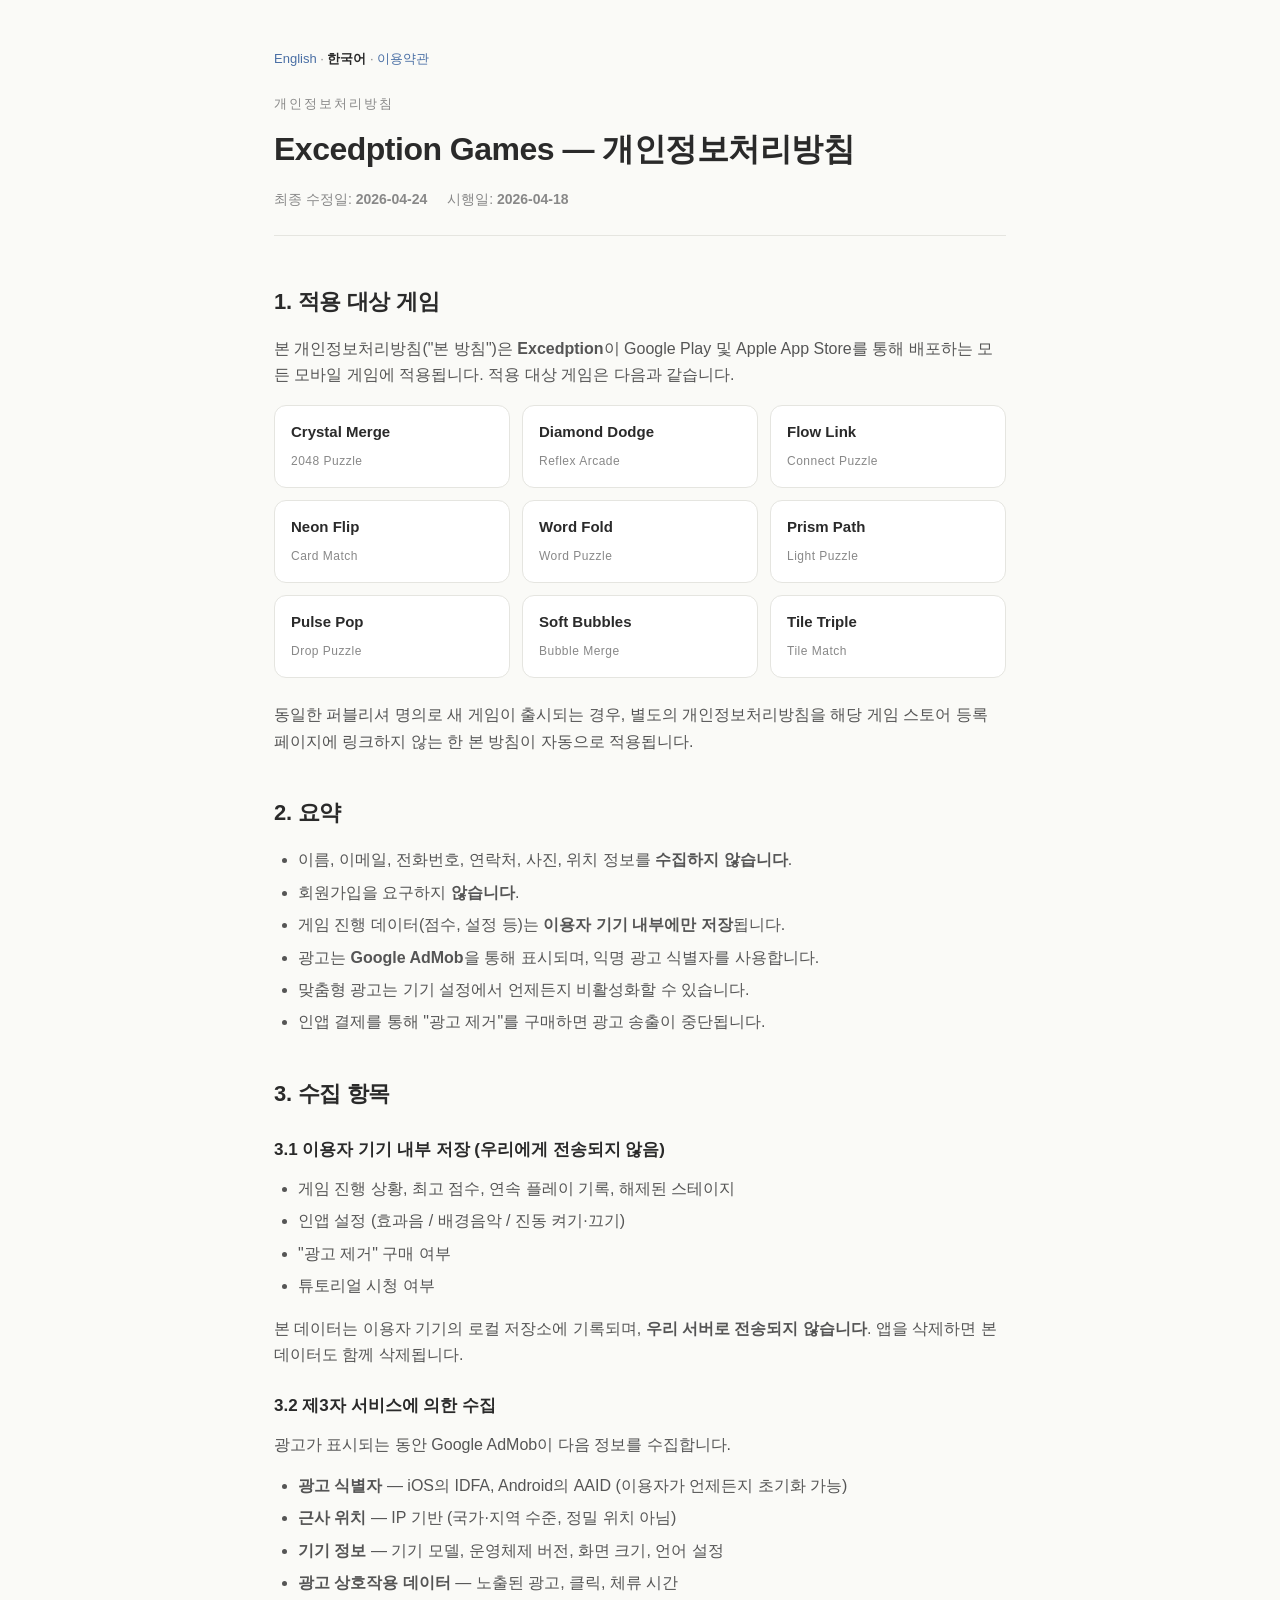
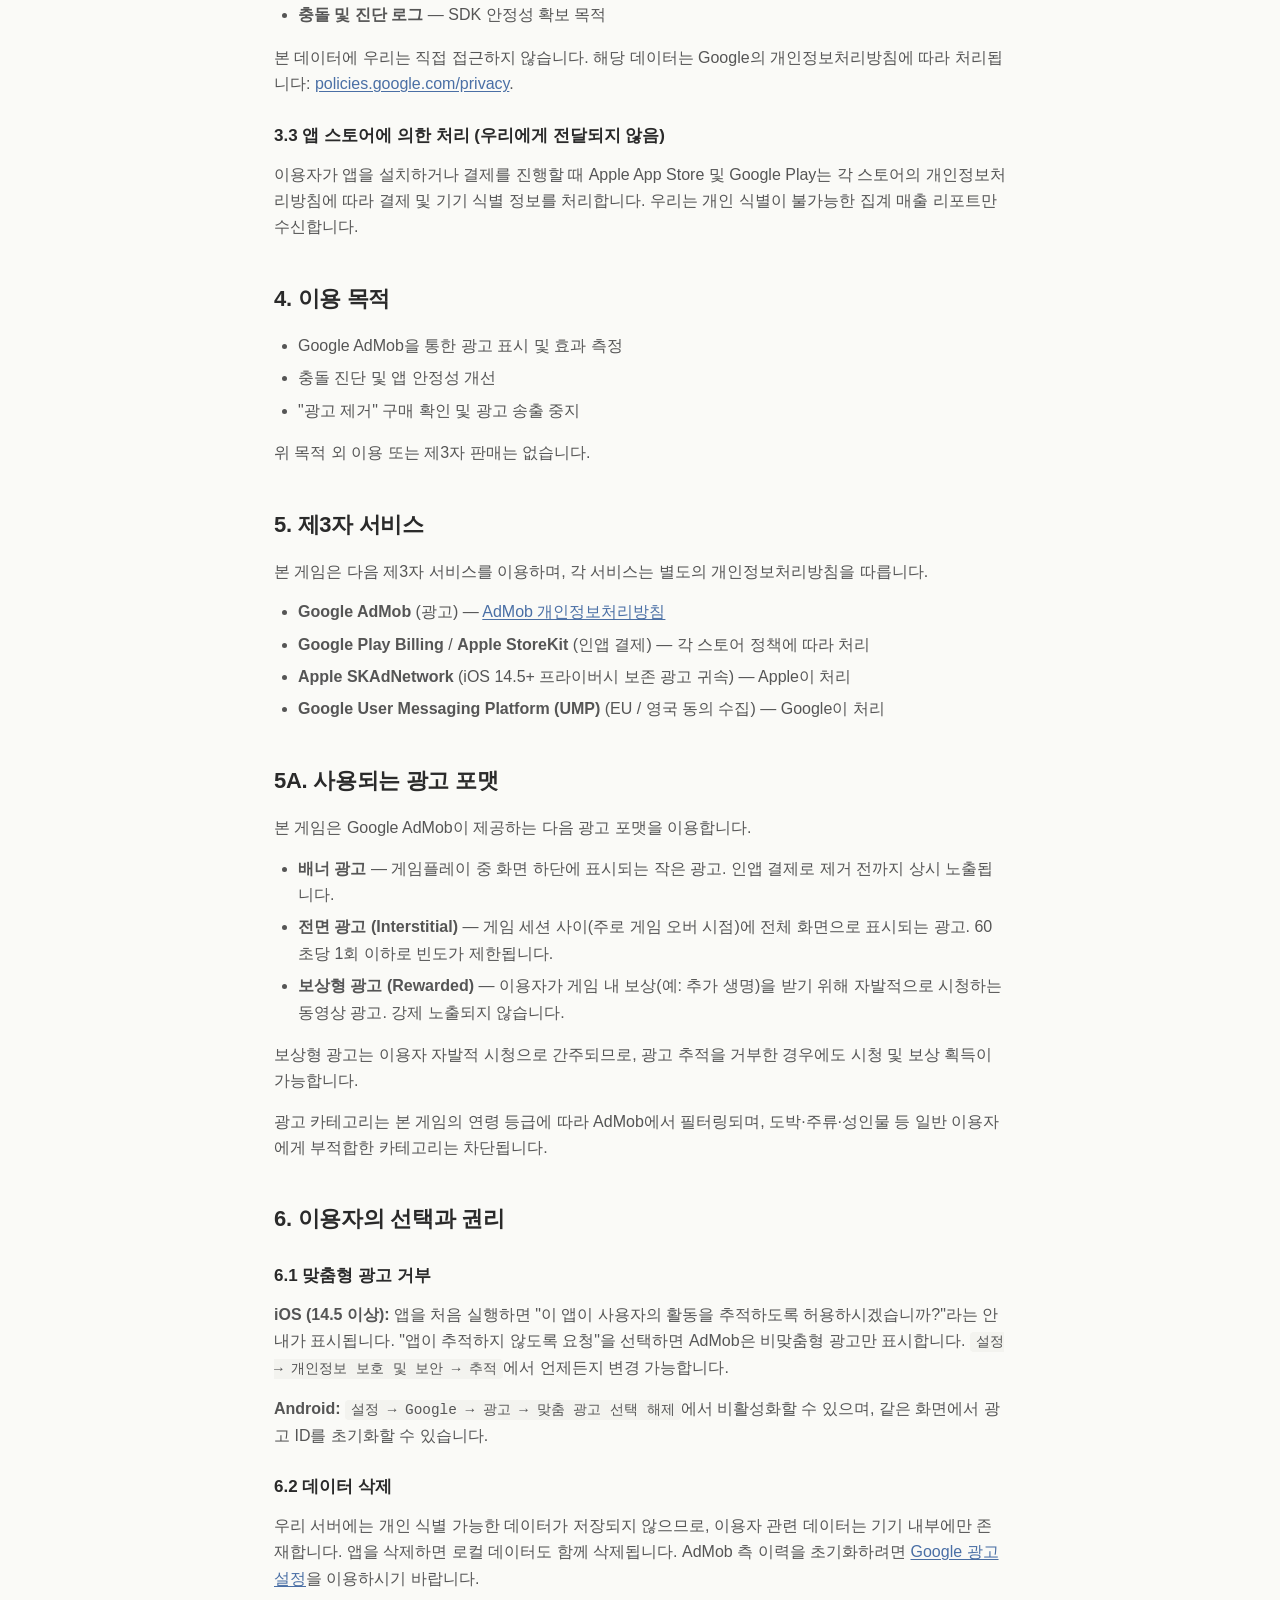
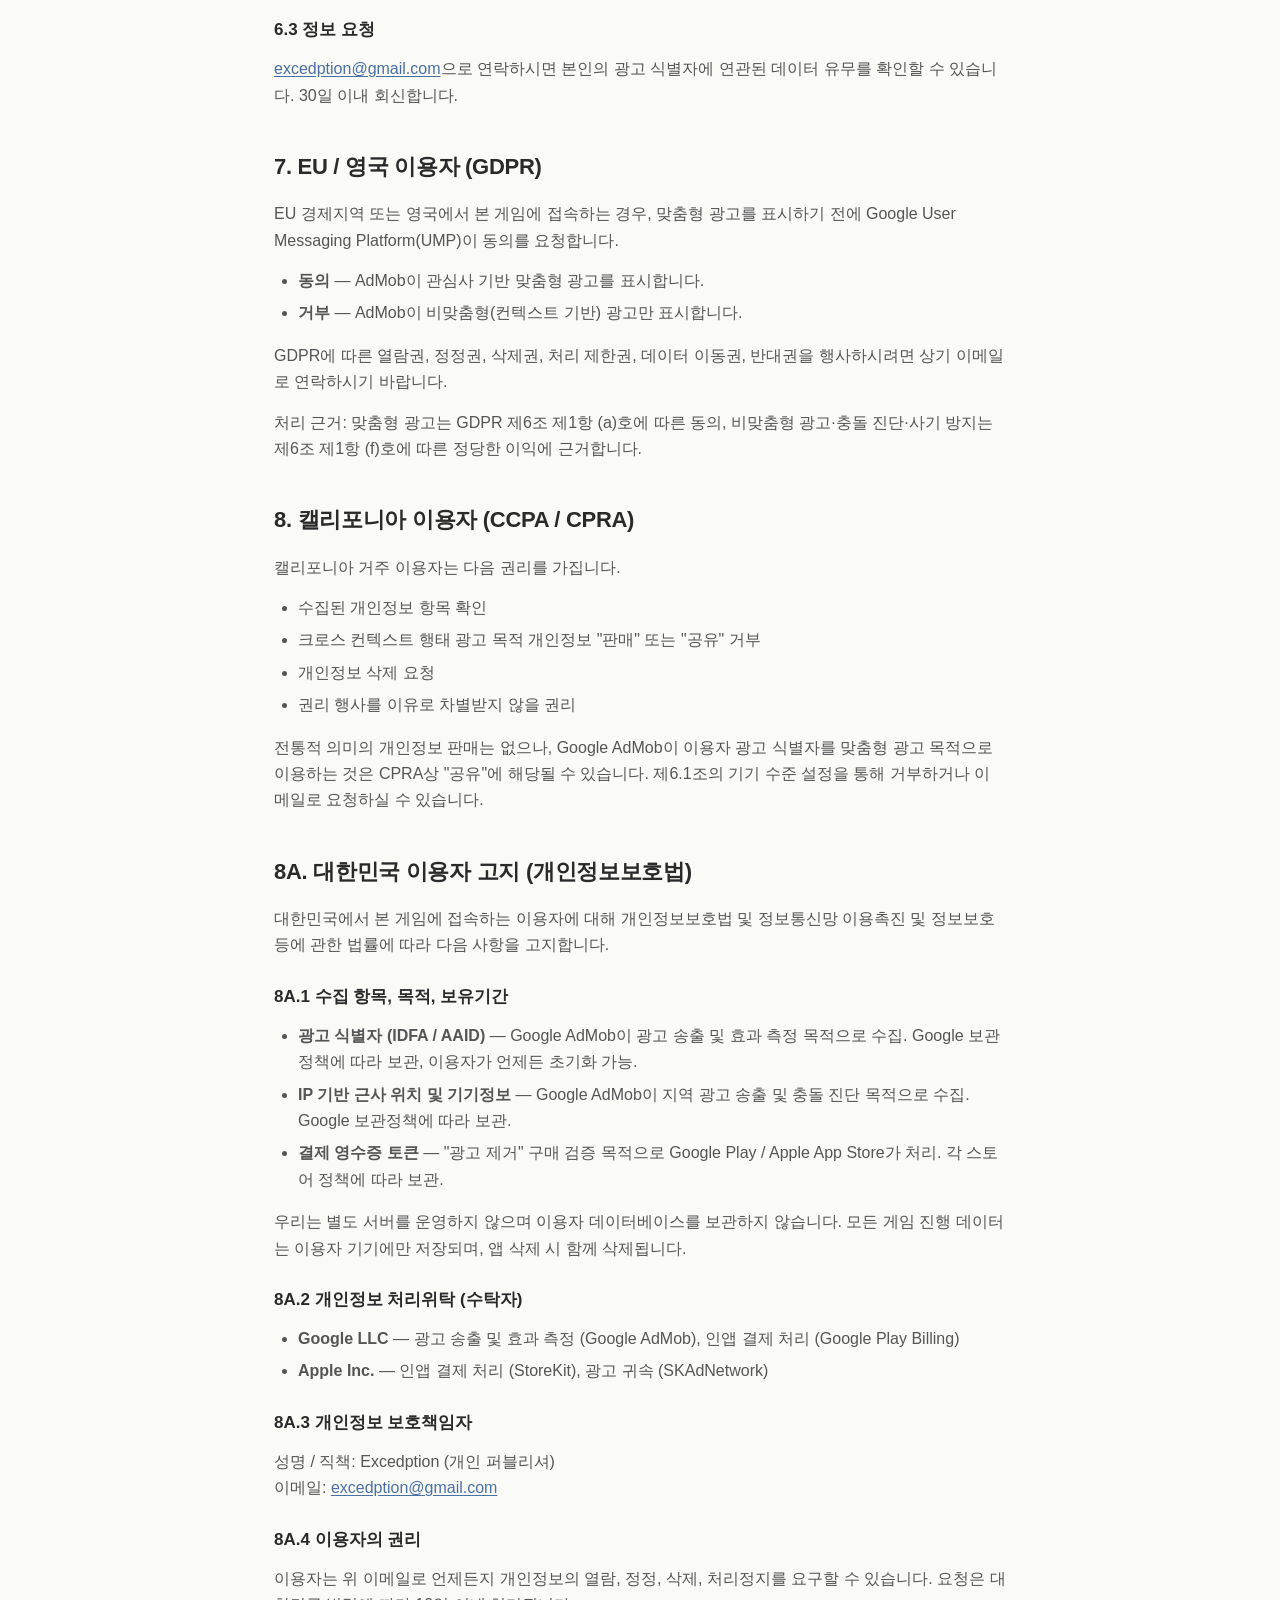
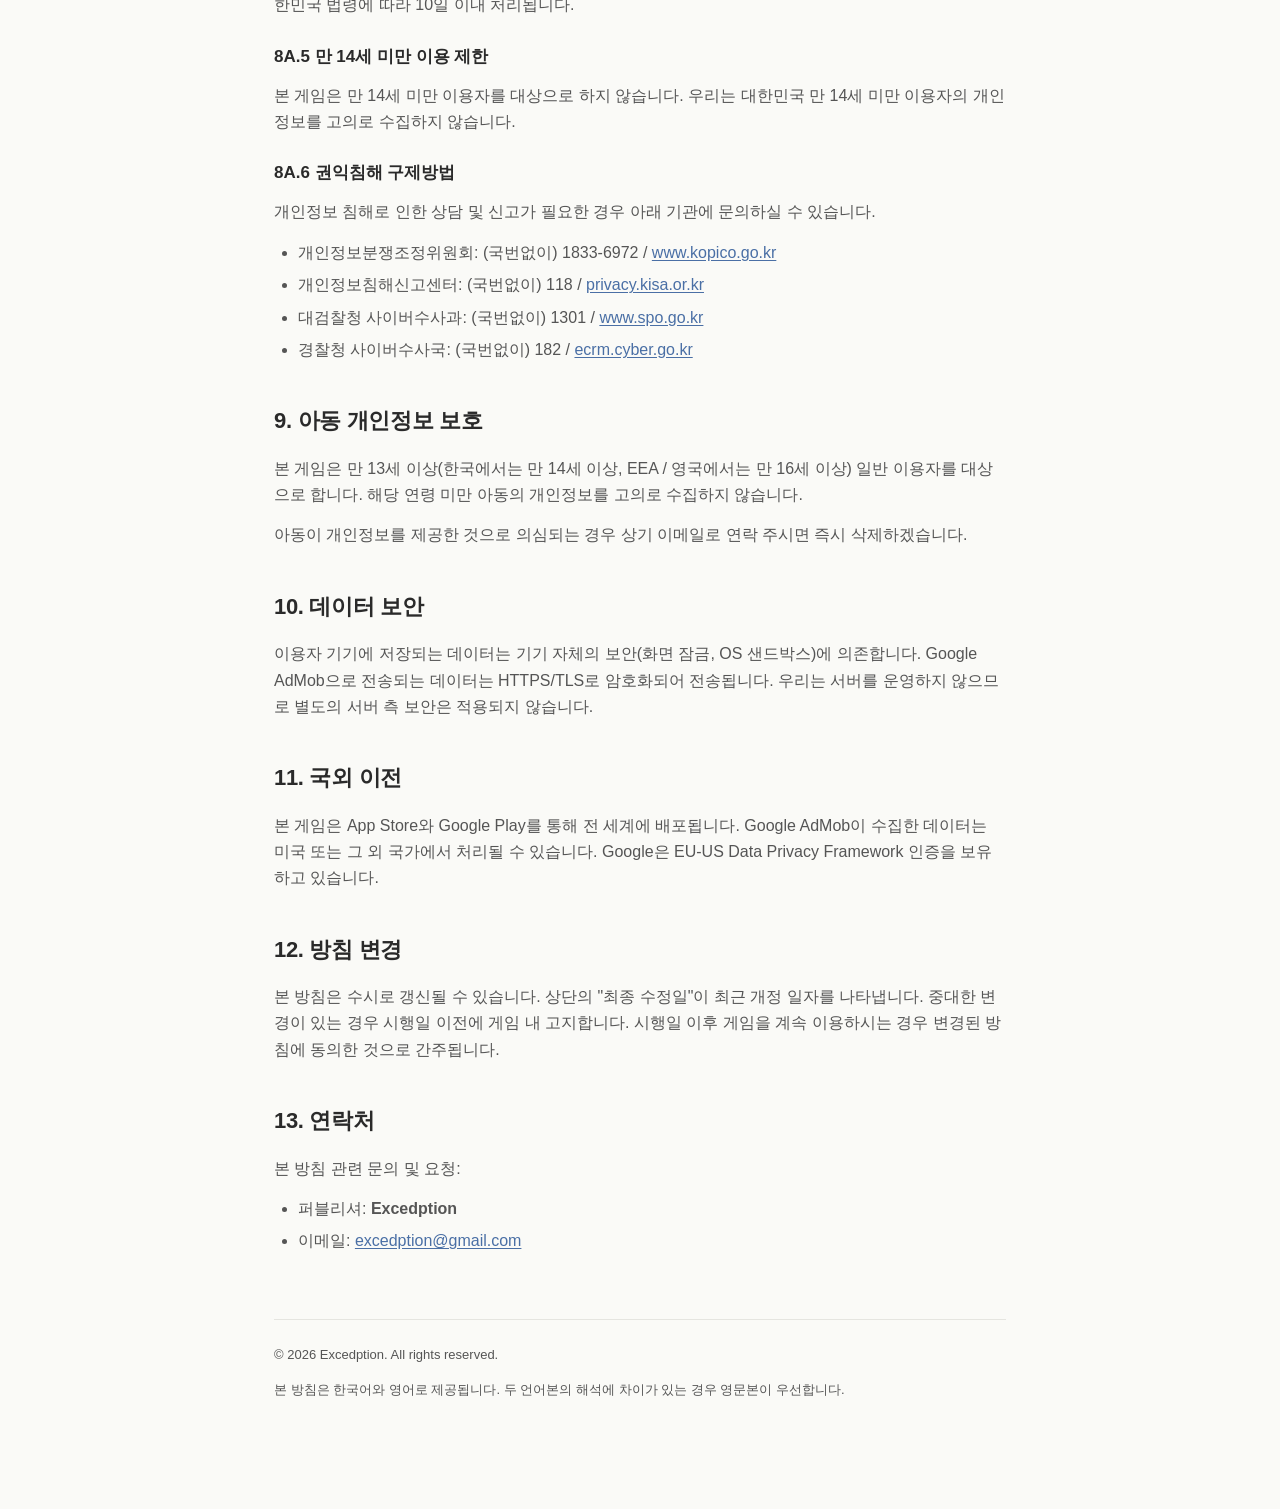
==== ko/index.html @ 98cba976 "Initial policy site — cloned from excedption/game-policies - Import policy content, terms, style, an" ====
<!DOCTYPE html>
<html lang="ko">
<head>
<meta charset="UTF-8">
<meta name="viewport" content="width=device-width, initial-scale=1.0">
<title>개인정보처리방침 — Excedption Games</title>
<meta name="description" content="Excedption이 퍼블리싱하는 모든 모바일 게임에 적용되는 개인정보처리방침.">
<link rel="stylesheet" href="../style.css">
</head>
<body>
<div class="wrap">

<header>
  <div class="lang-switch"><a href="../">English</a> · <strong>한국어</strong> · <a href="terms.html">이용약관</a></div>
  <div class="eyebrow">개인정보처리방침</div>
  <h1>Excedption Games — 개인정보처리방침</h1>
  <div class="meta">
    <span>최종 수정일: <strong id="date-last">—</strong></span>
    <span>시행일: <strong id="date-effective">—</strong></span>
  </div>
</header>

<section>
  <h2>1. 적용 대상 게임</h2>
  <p>본 개인정보처리방침("본 방침")은 <strong id="publisher-name">Excedption</strong>이 Google Play 및 Apple App Store를 통해 배포하는 모든 모바일 게임에 적용됩니다. 적용 대상 게임은 다음과 같습니다.</p>
  <div class="game-grid" id="games-grid"></div>
  <p>동일한 퍼블리셔 명의로 새 게임이 출시되는 경우, 별도의 개인정보처리방침을 해당 게임 스토어 등록 페이지에 링크하지 않는 한 본 방침이 자동으로 적용됩니다.</p>
</section>

<section>
  <h2>2. 요약</h2>
  <ul>
    <li>이름, 이메일, 전화번호, 연락처, 사진, 위치 정보를 <strong>수집하지 않습니다</strong>.</li>
    <li>회원가입을 요구하지 <strong>않습니다</strong>.</li>
    <li>게임 진행 데이터(점수, 설정 등)는 <strong>이용자 기기 내부에만 저장</strong>됩니다.</li>
    <li>광고는 <strong>Google AdMob</strong>을 통해 표시되며, 익명 광고 식별자를 사용합니다.</li>
    <li>맞춤형 광고는 기기 설정에서 언제든지 비활성화할 수 있습니다.</li>
    <li>인앱 결제를 통해 "광고 제거"를 구매하면 광고 송출이 중단됩니다.</li>
  </ul>
</section>

<section>
  <h2>3. 수집 항목</h2>

  <h3>3.1 이용자 기기 내부 저장 (우리에게 전송되지 않음)</h3>
  <ul>
    <li>게임 진행 상황, 최고 점수, 연속 플레이 기록, 해제된 스테이지</li>
    <li>인앱 설정 (효과음 / 배경음악 / 진동 켜기·끄기)</li>
    <li>"광고 제거" 구매 여부</li>
    <li>튜토리얼 시청 여부</li>
  </ul>
  <p>본 데이터는 이용자 기기의 로컬 저장소에 기록되며, <strong>우리 서버로 전송되지 않습니다</strong>. 앱을 삭제하면 본 데이터도 함께 삭제됩니다.</p>

  <h3>3.2 제3자 서비스에 의한 수집</h3>
  <p>광고가 표시되는 동안 Google AdMob이 다음 정보를 수집합니다.</p>
  <ul>
    <li><strong>광고 식별자</strong> — iOS의 IDFA, Android의 AAID (이용자가 언제든지 초기화 가능)</li>
    <li><strong>근사 위치</strong> — IP 기반 (국가·지역 수준, 정밀 위치 아님)</li>
    <li><strong>기기 정보</strong> — 기기 모델, 운영체제 버전, 화면 크기, 언어 설정</li>
    <li><strong>광고 상호작용 데이터</strong> — 노출된 광고, 클릭, 체류 시간</li>
    <li><strong>충돌 및 진단 로그</strong> — SDK 안정성 확보 목적</li>
  </ul>
  <p>본 데이터에 우리는 직접 접근하지 않습니다. 해당 데이터는 Google의 개인정보처리방침에 따라 처리됩니다: <a href="https://policies.google.com/privacy?hl=ko" target="_blank" rel="noopener">policies.google.com/privacy</a>.</p>

  <h3>3.3 앱 스토어에 의한 처리 (우리에게 전달되지 않음)</h3>
  <p>이용자가 앱을 설치하거나 결제를 진행할 때 Apple App Store 및 Google Play는 각 스토어의 개인정보처리방침에 따라 결제 및 기기 식별 정보를 처리합니다. 우리는 개인 식별이 불가능한 집계 매출 리포트만 수신합니다.</p>
</section>

<section>
  <h2>4. 이용 목적</h2>
  <ul>
    <li>Google AdMob을 통한 광고 표시 및 효과 측정</li>
    <li>충돌 진단 및 앱 안정성 개선</li>
    <li>"광고 제거" 구매 확인 및 광고 송출 중지</li>
  </ul>
  <p>위 목적 외 이용 또는 제3자 판매는 없습니다.</p>
</section>

<section>
  <h2>5. 제3자 서비스</h2>
  <p>본 게임은 다음 제3자 서비스를 이용하며, 각 서비스는 별도의 개인정보처리방침을 따릅니다.</p>
  <ul>
    <li><strong>Google AdMob</strong> (광고) — <a href="https://support.google.com/admob/answer/6128543?hl=ko" target="_blank" rel="noopener">AdMob 개인정보처리방침</a></li>
    <li><strong>Google Play Billing</strong> / <strong>Apple StoreKit</strong> (인앱 결제) — 각 스토어 정책에 따라 처리</li>
    <li><strong>Apple SKAdNetwork</strong> (iOS 14.5+ 프라이버시 보존 광고 귀속) — Apple이 처리</li>
    <li><strong>Google User Messaging Platform (UMP)</strong> (EU / 영국 동의 수집) — Google이 처리</li>
  </ul>
</section>

<section>
  <h2>5A. 사용되는 광고 포맷</h2>
  <p>본 게임은 Google AdMob이 제공하는 다음 광고 포맷을 이용합니다.</p>
  <ul>
    <li><strong>배너 광고</strong> — 게임플레이 중 화면 하단에 표시되는 작은 광고. 인앱 결제로 제거 전까지 상시 노출됩니다.</li>
    <li><strong>전면 광고 (Interstitial)</strong> — 게임 세션 사이(주로 게임 오버 시점)에 전체 화면으로 표시되는 광고. 60초당 1회 이하로 빈도가 제한됩니다.</li>
    <li><strong>보상형 광고 (Rewarded)</strong> — 이용자가 게임 내 보상(예: 추가 생명)을 받기 위해 자발적으로 시청하는 동영상 광고. 강제 노출되지 않습니다.</li>
  </ul>
  <p>보상형 광고는 이용자 자발적 시청으로 간주되므로, 광고 추적을 거부한 경우에도 시청 및 보상 획득이 가능합니다.</p>
  <p>광고 카테고리는 본 게임의 연령 등급에 따라 AdMob에서 필터링되며, 도박·주류·성인물 등 일반 이용자에게 부적합한 카테고리는 차단됩니다.</p>
</section>

<section>
  <h2>6. 이용자의 선택과 권리</h2>

  <h3>6.1 맞춤형 광고 거부</h3>
  <p><strong>iOS (14.5 이상):</strong> 앱을 처음 실행하면 "이 앱이 사용자의 활동을 추적하도록 허용하시겠습니까?"라는 안내가 표시됩니다. "앱이 추적하지 않도록 요청"을 선택하면 AdMob은 비맞춤형 광고만 표시합니다. <code>설정 → 개인정보 보호 및 보안 → 추적</code>에서 언제든지 변경 가능합니다.</p>
  <p><strong>Android:</strong> <code>설정 → Google → 광고 → 맞춤 광고 선택 해제</code>에서 비활성화할 수 있으며, 같은 화면에서 광고 ID를 초기화할 수 있습니다.</p>

  <h3>6.2 데이터 삭제</h3>
  <p>우리 서버에는 개인 식별 가능한 데이터가 저장되지 않으므로, 이용자 관련 데이터는 기기 내부에만 존재합니다. 앱을 삭제하면 로컬 데이터도 함께 삭제됩니다. AdMob 측 이력을 초기화하려면 <a href="https://adssettings.google.com" target="_blank" rel="noopener">Google 광고 설정</a>을 이용하시기 바랍니다.</p>

  <h3>6.3 정보 요청</h3>
  <p><a href="mailto:excedption@gmail.com" id="contact-link">excedption@gmail.com</a>으로 연락하시면 본인의 광고 식별자에 연관된 데이터 유무를 확인할 수 있습니다. 30일 이내 회신합니다.</p>
</section>

<section>
  <h2>7. EU / 영국 이용자 (GDPR)</h2>
  <p>EU 경제지역 또는 영국에서 본 게임에 접속하는 경우, 맞춤형 광고를 표시하기 전에 Google User Messaging Platform(UMP)이 동의를 요청합니다.</p>
  <ul>
    <li><strong>동의</strong> — AdMob이 관심사 기반 맞춤형 광고를 표시합니다.</li>
    <li><strong>거부</strong> — AdMob이 비맞춤형(컨텍스트 기반) 광고만 표시합니다.</li>
  </ul>
  <p>GDPR에 따른 열람권, 정정권, 삭제권, 처리 제한권, 데이터 이동권, 반대권을 행사하시려면 상기 이메일로 연락하시기 바랍니다.</p>
  <p>처리 근거: 맞춤형 광고는 GDPR 제6조 제1항 (a)호에 따른 동의, 비맞춤형 광고·충돌 진단·사기 방지는 제6조 제1항 (f)호에 따른 정당한 이익에 근거합니다.</p>
</section>

<section>
  <h2>8. 캘리포니아 이용자 (CCPA / CPRA)</h2>
  <p>캘리포니아 거주 이용자는 다음 권리를 가집니다.</p>
  <ul>
    <li>수집된 개인정보 항목 확인</li>
    <li>크로스 컨텍스트 행태 광고 목적 개인정보 "판매" 또는 "공유" 거부</li>
    <li>개인정보 삭제 요청</li>
    <li>권리 행사를 이유로 차별받지 않을 권리</li>
  </ul>
  <p>전통적 의미의 개인정보 판매는 없으나, Google AdMob이 이용자 광고 식별자를 맞춤형 광고 목적으로 이용하는 것은 CPRA상 "공유"에 해당될 수 있습니다. 제6.1조의 기기 수준 설정을 통해 거부하거나 이메일로 요청하실 수 있습니다.</p>
</section>

<section>
  <h2>8A. 대한민국 이용자 고지 (개인정보보호법)</h2>
  <p>대한민국에서 본 게임에 접속하는 이용자에 대해 개인정보보호법 및 정보통신망 이용촉진 및 정보보호 등에 관한 법률에 따라 다음 사항을 고지합니다.</p>

  <h3>8A.1 수집 항목, 목적, 보유기간</h3>
  <ul>
    <li><strong>광고 식별자 (IDFA / AAID)</strong> — Google AdMob이 광고 송출 및 효과 측정 목적으로 수집. Google 보관정책에 따라 보관, 이용자가 언제든 초기화 가능.</li>
    <li><strong>IP 기반 근사 위치 및 기기정보</strong> — Google AdMob이 지역 광고 송출 및 충돌 진단 목적으로 수집. Google 보관정책에 따라 보관.</li>
    <li><strong>결제 영수증 토큰</strong> — "광고 제거" 구매 검증 목적으로 Google Play / Apple App Store가 처리. 각 스토어 정책에 따라 보관.</li>
  </ul>
  <p>우리는 별도 서버를 운영하지 않으며 이용자 데이터베이스를 보관하지 않습니다. 모든 게임 진행 데이터는 이용자 기기에만 저장되며, 앱 삭제 시 함께 삭제됩니다.</p>

  <h3>8A.2 개인정보 처리위탁 (수탁자)</h3>
  <ul>
    <li><strong>Google LLC</strong> — 광고 송출 및 효과 측정 (Google AdMob), 인앱 결제 처리 (Google Play Billing)</li>
    <li><strong>Apple Inc.</strong> — 인앱 결제 처리 (StoreKit), 광고 귀속 (SKAdNetwork)</li>
  </ul>

  <h3>8A.3 개인정보 보호책임자</h3>
  <p>성명 / 직책: Excedption (개인 퍼블리셔)<br>
  이메일: <a href="mailto:excedption@gmail.com">excedption@gmail.com</a></p>

  <h3>8A.4 이용자의 권리</h3>
  <p>이용자는 위 이메일로 언제든지 개인정보의 열람, 정정, 삭제, 처리정지를 요구할 수 있습니다. 요청은 대한민국 법령에 따라 10일 이내 처리됩니다.</p>

  <h3>8A.5 만 14세 미만 이용 제한</h3>
  <p>본 게임은 만 14세 미만 이용자를 대상으로 하지 않습니다. 우리는 대한민국 만 14세 미만 이용자의 개인정보를 고의로 수집하지 않습니다.</p>

  <h3>8A.6 권익침해 구제방법</h3>
  <p>개인정보 침해로 인한 상담 및 신고가 필요한 경우 아래 기관에 문의하실 수 있습니다.</p>
  <ul>
    <li>개인정보분쟁조정위원회: (국번없이) 1833-6972 / <a href="https://www.kopico.go.kr" target="_blank" rel="noopener">www.kopico.go.kr</a></li>
    <li>개인정보침해신고센터: (국번없이) 118 / <a href="https://privacy.kisa.or.kr" target="_blank" rel="noopener">privacy.kisa.or.kr</a></li>
    <li>대검찰청 사이버수사과: (국번없이) 1301 / <a href="https://www.spo.go.kr" target="_blank" rel="noopener">www.spo.go.kr</a></li>
    <li>경찰청 사이버수사국: (국번없이) 182 / <a href="https://ecrm.cyber.go.kr" target="_blank" rel="noopener">ecrm.cyber.go.kr</a></li>
  </ul>
</section>

<section>
  <h2>9. 아동 개인정보 보호</h2>
  <p>본 게임은 만 13세 이상(한국에서는 만 14세 이상, EEA / 영국에서는 만 16세 이상) 일반 이용자를 대상으로 합니다. 해당 연령 미만 아동의 개인정보를 고의로 수집하지 않습니다.</p>
  <p>아동이 개인정보를 제공한 것으로 의심되는 경우 상기 이메일로 연락 주시면 즉시 삭제하겠습니다.</p>
</section>

<section>
  <h2>10. 데이터 보안</h2>
  <p>이용자 기기에 저장되는 데이터는 기기 자체의 보안(화면 잠금, OS 샌드박스)에 의존합니다. Google AdMob으로 전송되는 데이터는 HTTPS/TLS로 암호화되어 전송됩니다. 우리는 서버를 운영하지 않으므로 별도의 서버 측 보안은 적용되지 않습니다.</p>
</section>

<section>
  <h2>11. 국외 이전</h2>
  <p>본 게임은 App Store와 Google Play를 통해 전 세계에 배포됩니다. Google AdMob이 수집한 데이터는 미국 또는 그 외 국가에서 처리될 수 있습니다. Google은 EU-US Data Privacy Framework 인증을 보유하고 있습니다.</p>
</section>

<section>
  <h2>12. 방침 변경</h2>
  <p>본 방침은 수시로 갱신될 수 있습니다. 상단의 "최종 수정일"이 최근 개정 일자를 나타냅니다. 중대한 변경이 있는 경우 시행일 이전에 게임 내 고지합니다. 시행일 이후 게임을 계속 이용하시는 경우 변경된 방침에 동의한 것으로 간주됩니다.</p>
</section>

<section>
  <h2>13. 연락처</h2>
  <p>본 방침 관련 문의 및 요청:</p>
  <ul>
    <li>퍼블리셔: <strong id="publisher-footer">Excedption</strong></li>
    <li>이메일: <a href="mailto:excedption@gmail.com">excedption@gmail.com</a></li>
  </ul>
</section>

<footer>
  <p>© <span id="year">2026</span> <span id="publisher-copy">Excedption</span>. All rights reserved.</p>
  <p>본 방침은 한국어와 영어로 제공됩니다. 두 언어본의 해석에 차이가 있는 경우 영문본이 우선합니다.</p>
</footer>

</div>

<script>
fetch('../games.json')
  .then(r => r.json())
  .then(data => {
    document.getElementById('date-last').textContent = data.lastUpdated;
    document.getElementById('date-effective').textContent = data.effectiveDate;
    document.getElementById('publisher-name').textContent = data.publisher;
    document.getElementById('publisher-footer').textContent = data.publisher;
    document.getElementById('publisher-copy').textContent = data.publisher;
    document.getElementById('contact-link').textContent = data.contactEmail;
    document.getElementById('contact-link').href = 'mailto:' + data.contactEmail;
    document.getElementById('year').textContent = new Date(data.effectiveDate).getFullYear();

    const grid = document.getElementById('games-grid');
    data.games.forEach(g => {
      const card = document.createElement('div');
      card.className = 'game-card';
      card.innerHTML = '<span class="g-name">' + g.name + '</span><span class="g-tag">' + g.tagline + '</span>';
      grid.appendChild(card);
    });
  })
  .catch(err => {
    document.getElementById('games-grid').innerHTML = '<p style="color:#b00">games.json 로드 실패. 새로고침해주세요.</p>';
    console.error(err);
  });
</script>

</body>
</html>
---- style.css ----
* { margin: 0; padding: 0; box-sizing: border-box; }

:root {
  --bg: #fafaf7;
  --bg-card: #ffffff;
  --text: #2a2a2a;
  --text-soft: #555;
  --text-muted: #888;
  --accent: #4a6fa5;
  --border: #e5e5e0;
  --code-bg: #f3f3ef;
}

html, body {
  background: var(--bg);
  color: var(--text);
  font-family: -apple-system, BlinkMacSystemFont, "Segoe UI", Roboto, Helvetica, Arial, sans-serif;
  font-size: 16px;
  line-height: 1.65;
  -webkit-font-smoothing: antialiased;
}

.wrap {
  max-width: 780px;
  margin: 0 auto;
  padding: 48px 24px 96px;
}

header {
  margin-bottom: 48px;
  padding-bottom: 24px;
  border-bottom: 1px solid var(--border);
}

.lang-switch {
  font-size: 13px;
  color: var(--text-muted);
  margin-bottom: 24px;
}
.lang-switch a { color: var(--accent); text-decoration: none; }
.lang-switch a:hover { text-decoration: underline; }
.lang-switch strong { color: var(--text); }

header .eyebrow {
  font-size: 13px;
  letter-spacing: 2px;
  text-transform: uppercase;
  color: var(--text-muted);
  margin-bottom: 8px;
}

header h1 {
  font-size: 32px;
  font-weight: 700;
  letter-spacing: -0.5px;
  margin-bottom: 12px;
}

header .meta {
  font-size: 14px;
  color: var(--text-muted);
}

header .meta span + span { margin-left: 16px; }

nav.games-nav {
  display: flex;
  flex-wrap: wrap;
  gap: 8px;
  margin: 24px 0 32px;
}

nav.games-nav a {
  display: inline-block;
  padding: 6px 12px;
  border-radius: 999px;
  background: var(--bg-card);
  border: 1px solid var(--border);
  color: var(--text-soft);
  text-decoration: none;
  font-size: 13px;
}

nav.games-nav a:hover { border-color: var(--accent); color: var(--accent); }

h2 {
  font-size: 22px;
  font-weight: 700;
  margin: 40px 0 16px;
  letter-spacing: -0.3px;
}

h3 {
  font-size: 17px;
  font-weight: 600;
  margin: 24px 0 12px;
  color: var(--text);
}

p { margin-bottom: 14px; color: var(--text-soft); }

ul, ol { margin: 8px 0 16px 24px; color: var(--text-soft); }
li { margin-bottom: 6px; }

a { color: var(--accent); text-decoration: underline; text-underline-offset: 2px; }
a:hover { text-decoration-thickness: 2px; }

code {
  background: var(--code-bg);
  padding: 2px 6px;
  border-radius: 4px;
  font-size: 0.9em;
  font-family: "SF Mono", Menlo, Consolas, monospace;
}

.game-grid {
  display: grid;
  grid-template-columns: repeat(auto-fill, minmax(180px, 1fr));
  gap: 12px;
  margin: 16px 0 24px;
}

.game-card {
  padding: 14px 16px;
  background: var(--bg-card);
  border: 1px solid var(--border);
  border-radius: 12px;
}

.game-card .g-name {
  font-weight: 600;
  font-size: 15px;
  color: var(--text);
  display: block;
  margin-bottom: 2px;
}

.game-card .g-tag {
  font-size: 12px;
  color: var(--text-muted);
  letter-spacing: 0.5px;
}

footer {
  margin-top: 64px;
  padding-top: 24px;
  border-top: 1px solid var(--border);
  font-size: 13px;
  color: var(--text-muted);
}

footer a { color: var(--text-soft); }

@media (max-width: 600px) {
  .wrap { padding: 32px 18px 64px; }
  header h1 { font-size: 26px; }
  h2 { font-size: 20px; }
}
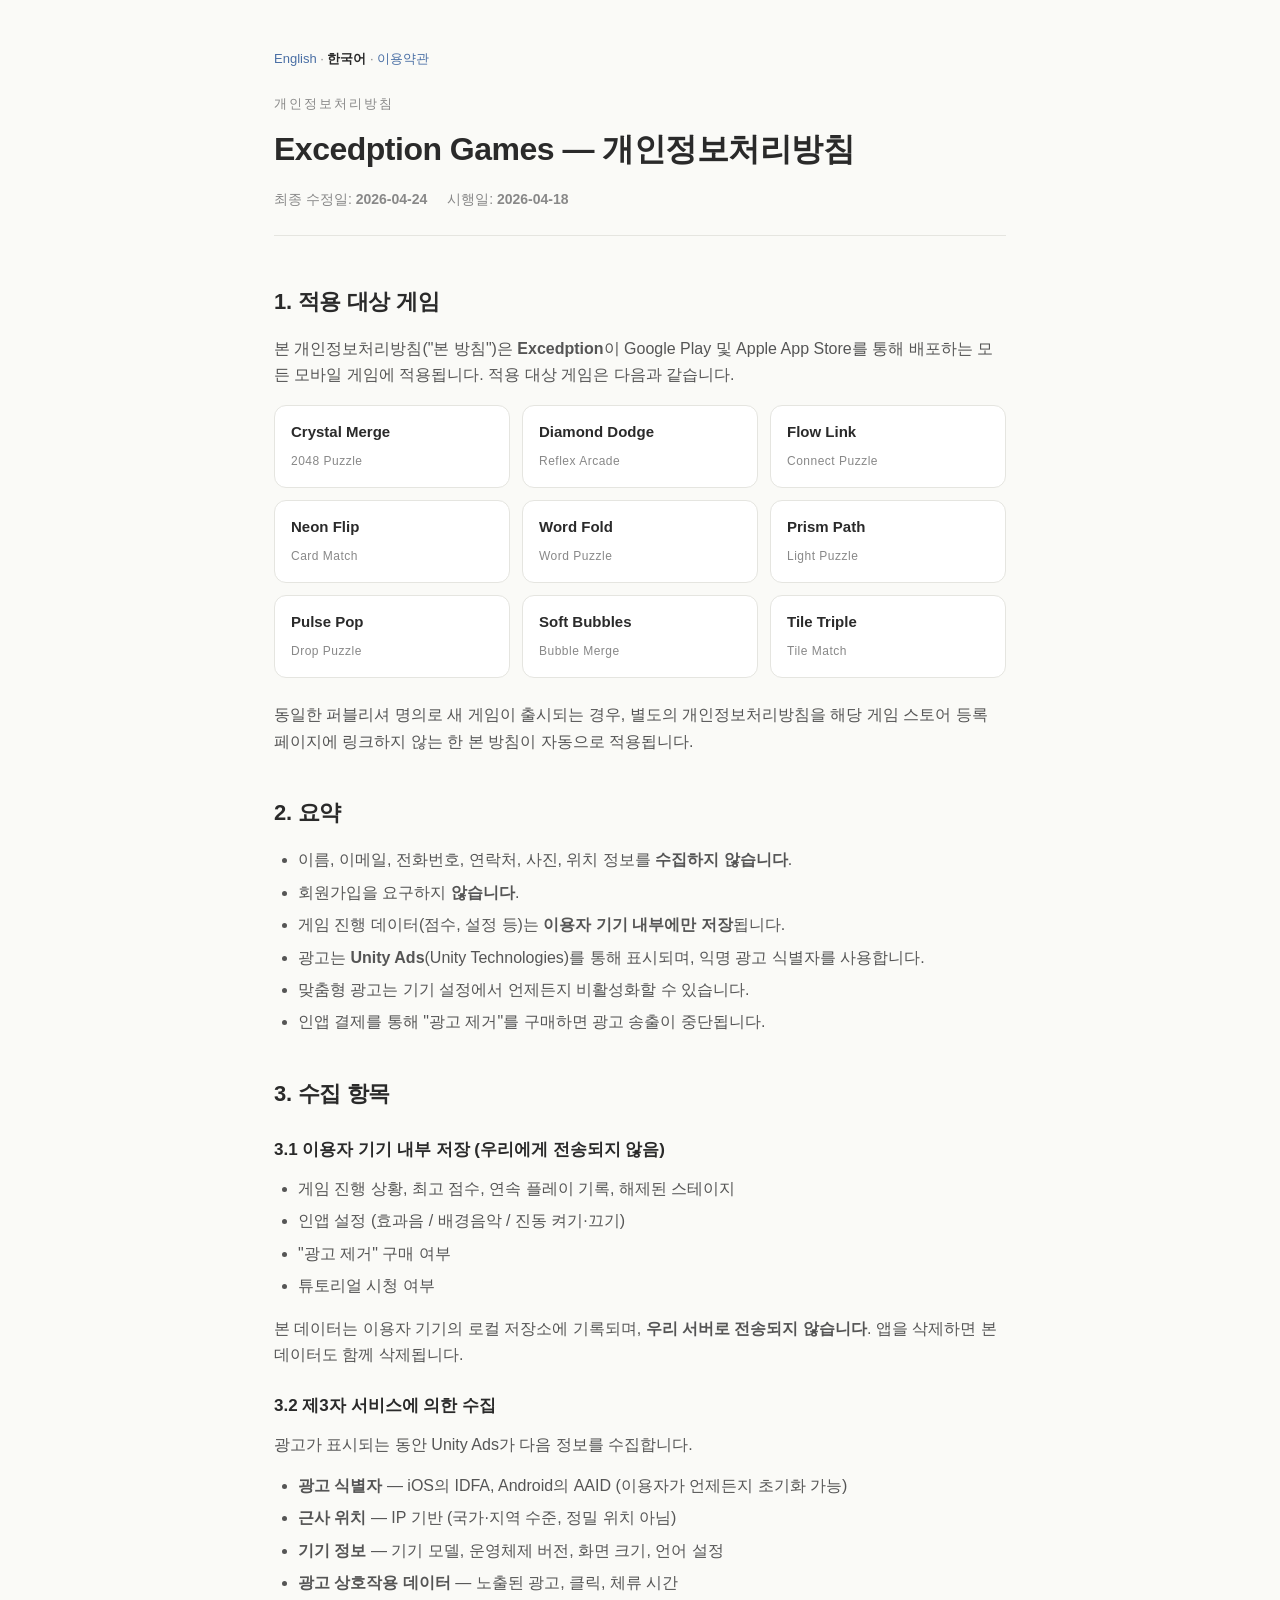
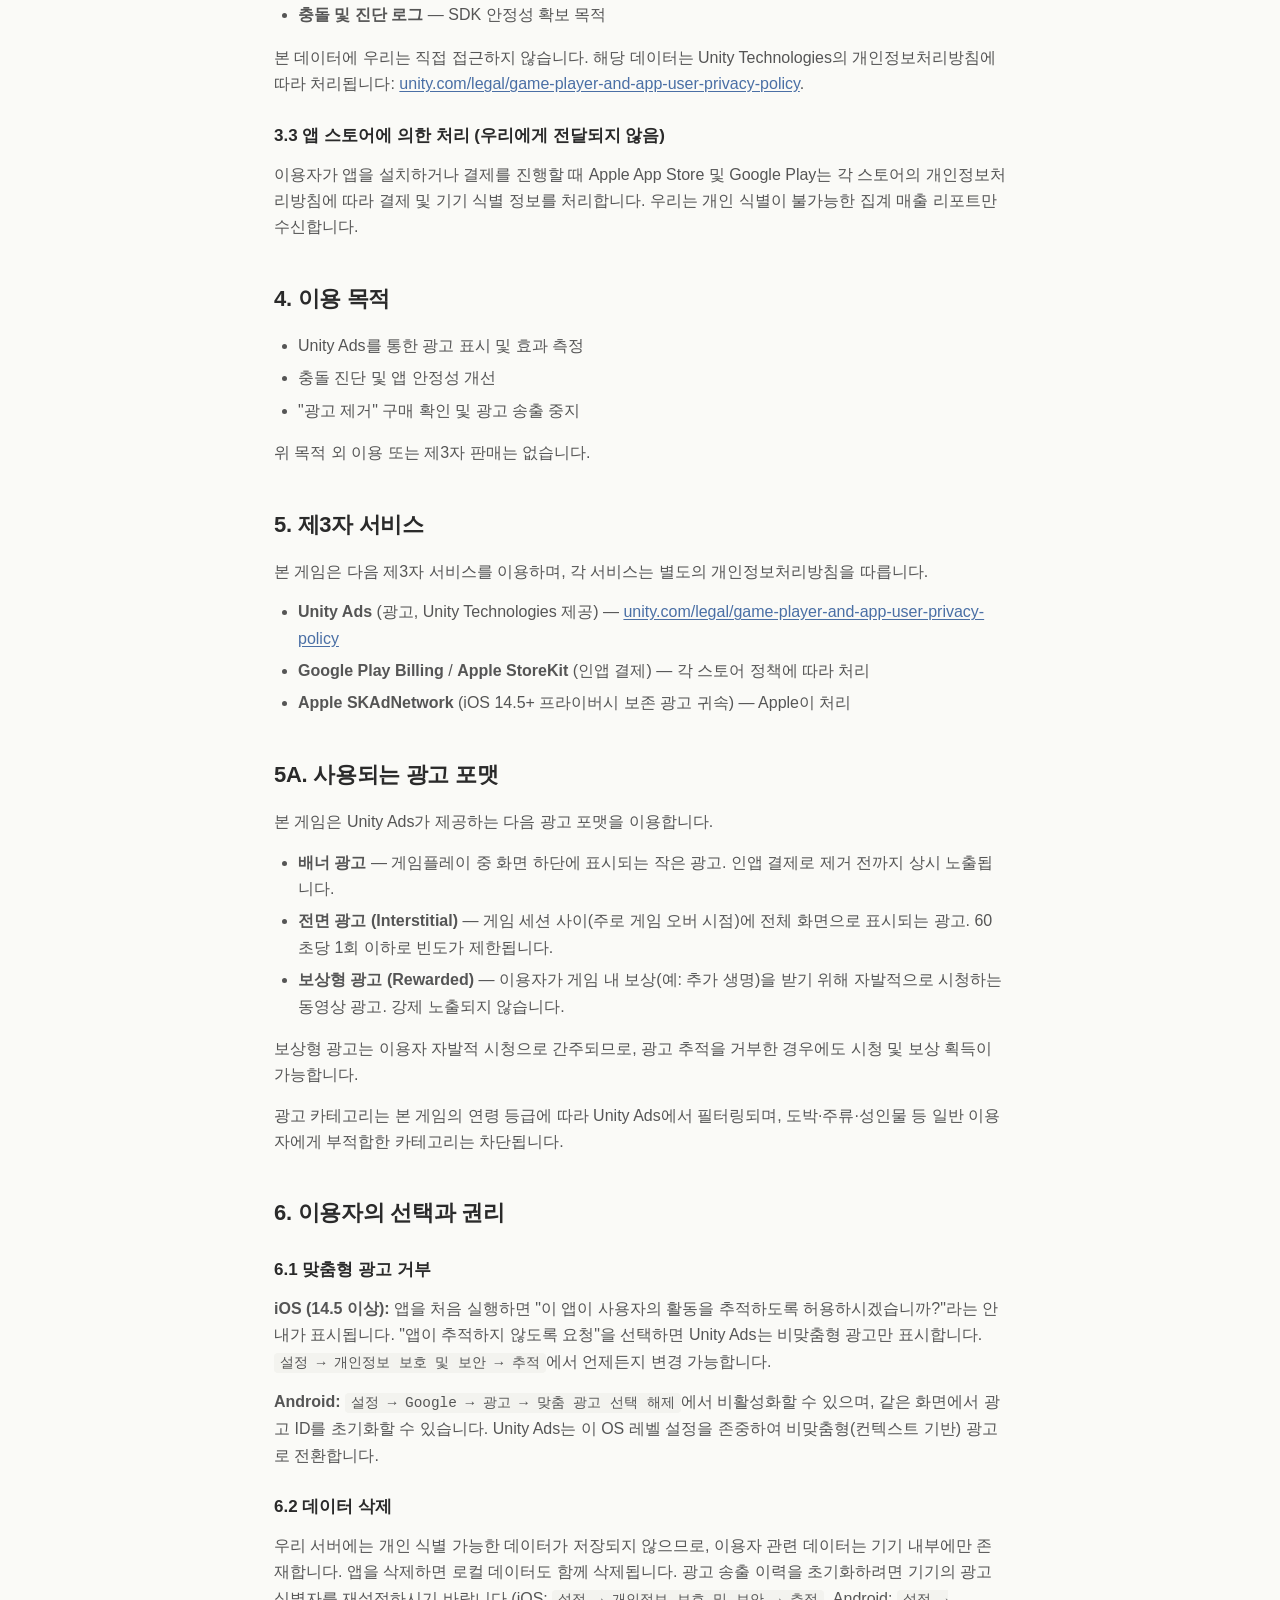
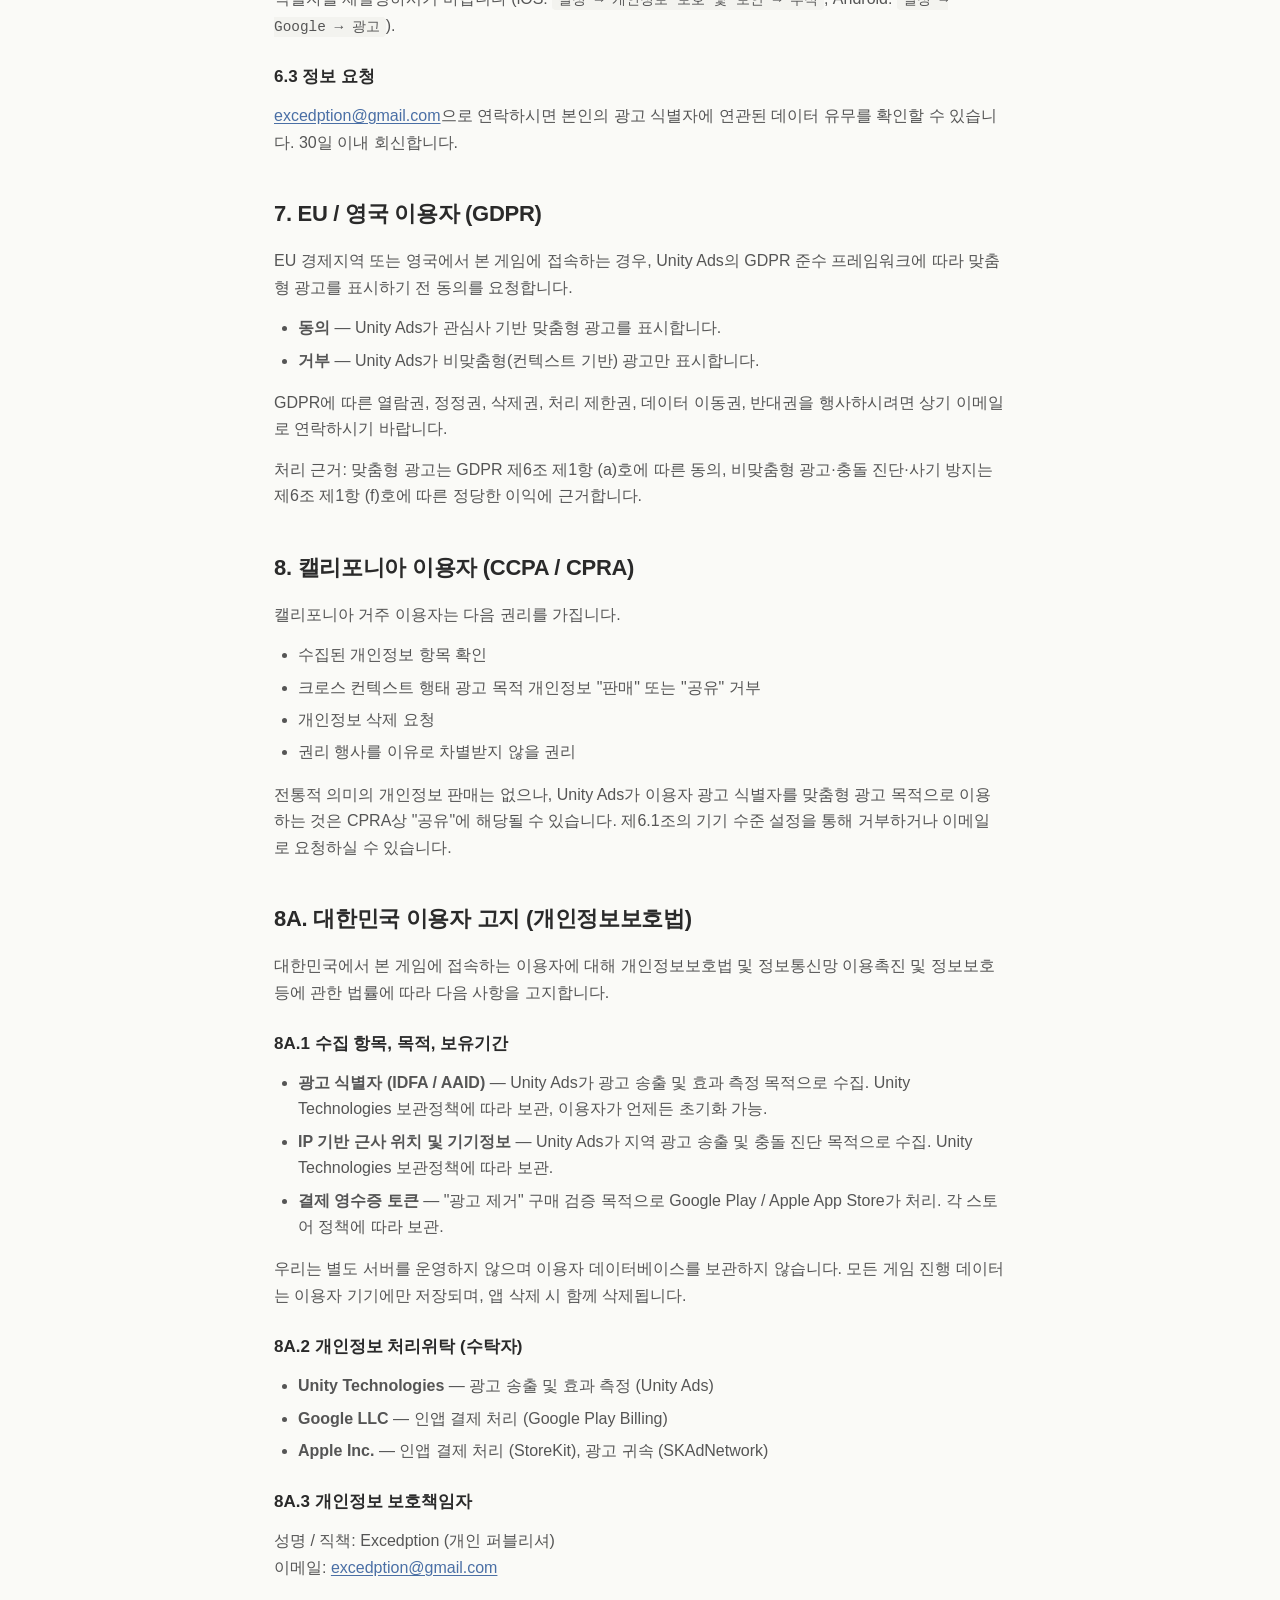
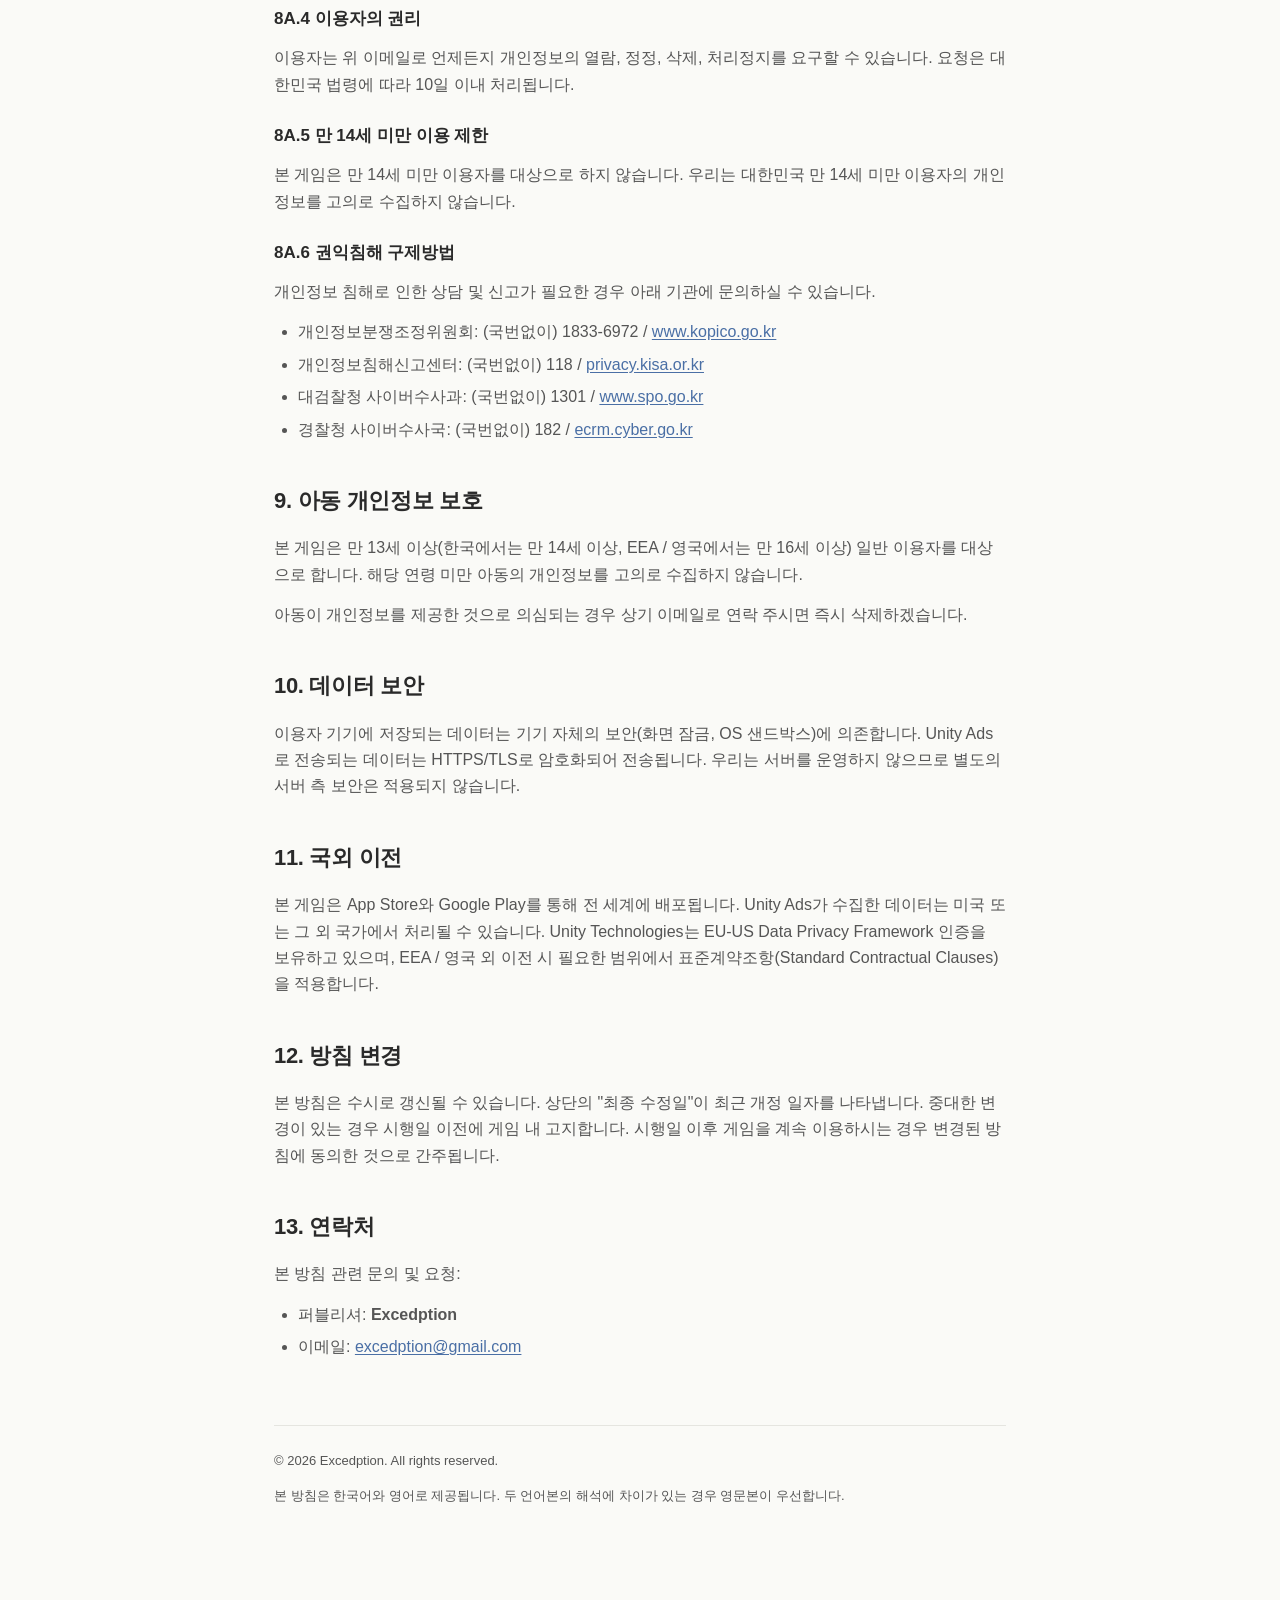
==== commit 42f2ec9b: "Switch ad SDK references from Google AdMob to Unity Ads - Update Section 2 summary, Section 3.2 data" ====
--- a/ko/index.html
+++ b/ko/index.html
@@ -33,7 +33,7 @@
     <li>이름, 이메일, 전화번호, 연락처, 사진, 위치 정보를 <strong>수집하지 않습니다</strong>.</li>
     <li>회원가입을 요구하지 <strong>않습니다</strong>.</li>
     <li>게임 진행 데이터(점수, 설정 등)는 <strong>이용자 기기 내부에만 저장</strong>됩니다.</li>
-    <li>광고는 <strong>Google AdMob</strong>을 통해 표시되며, 익명 광고 식별자를 사용합니다.</li>
+    <li>광고는 <strong>Unity Ads</strong>(Unity Technologies)를 통해 표시되며, 익명 광고 식별자를 사용합니다.</li>
     <li>맞춤형 광고는 기기 설정에서 언제든지 비활성화할 수 있습니다.</li>
     <li>인앱 결제를 통해 "광고 제거"를 구매하면 광고 송출이 중단됩니다.</li>
   </ul>
@@ -52,7 +52,7 @@
   <p>본 데이터는 이용자 기기의 로컬 저장소에 기록되며, <strong>우리 서버로 전송되지 않습니다</strong>. 앱을 삭제하면 본 데이터도 함께 삭제됩니다.</p>
 
   <h3>3.2 제3자 서비스에 의한 수집</h3>
-  <p>광고가 표시되는 동안 Google AdMob이 다음 정보를 수집합니다.</p>
+  <p>광고가 표시되는 동안 Unity Ads가 다음 정보를 수집합니다.</p>
   <ul>
     <li><strong>광고 식별자</strong> — iOS의 IDFA, Android의 AAID (이용자가 언제든지 초기화 가능)</li>
     <li><strong>근사 위치</strong> — IP 기반 (국가·지역 수준, 정밀 위치 아님)</li>
@@ -60,7 +60,7 @@
     <li><strong>광고 상호작용 데이터</strong> — 노출된 광고, 클릭, 체류 시간</li>
     <li><strong>충돌 및 진단 로그</strong> — SDK 안정성 확보 목적</li>
   </ul>
-  <p>본 데이터에 우리는 직접 접근하지 않습니다. 해당 데이터는 Google의 개인정보처리방침에 따라 처리됩니다: <a href="https://policies.google.com/privacy?hl=ko" target="_blank" rel="noopener">policies.google.com/privacy</a>.</p>
+  <p>본 데이터에 우리는 직접 접근하지 않습니다. 해당 데이터는 Unity Technologies의 개인정보처리방침에 따라 처리됩니다: <a href="https://unity.com/legal/game-player-and-app-user-privacy-policy" target="_blank" rel="noopener">unity.com/legal/game-player-and-app-user-privacy-policy</a>.</p>
 
   <h3>3.3 앱 스토어에 의한 처리 (우리에게 전달되지 않음)</h3>
   <p>이용자가 앱을 설치하거나 결제를 진행할 때 Apple App Store 및 Google Play는 각 스토어의 개인정보처리방침에 따라 결제 및 기기 식별 정보를 처리합니다. 우리는 개인 식별이 불가능한 집계 매출 리포트만 수신합니다.</p>
@@ -69,7 +69,7 @@
 <section>
   <h2>4. 이용 목적</h2>
   <ul>
-    <li>Google AdMob을 통한 광고 표시 및 효과 측정</li>
+    <li>Unity Ads를 통한 광고 표시 및 효과 측정</li>
     <li>충돌 진단 및 앱 안정성 개선</li>
     <li>"광고 제거" 구매 확인 및 광고 송출 중지</li>
   </ul>
@@ -80,34 +80,33 @@
   <h2>5. 제3자 서비스</h2>
   <p>본 게임은 다음 제3자 서비스를 이용하며, 각 서비스는 별도의 개인정보처리방침을 따릅니다.</p>
   <ul>
-    <li><strong>Google AdMob</strong> (광고) — <a href="https://support.google.com/admob/answer/6128543?hl=ko" target="_blank" rel="noopener">AdMob 개인정보처리방침</a></li>
+    <li><strong>Unity Ads</strong> (광고, Unity Technologies 제공) — <a href="https://unity.com/legal/game-player-and-app-user-privacy-policy" target="_blank" rel="noopener">unity.com/legal/game-player-and-app-user-privacy-policy</a></li>
     <li><strong>Google Play Billing</strong> / <strong>Apple StoreKit</strong> (인앱 결제) — 각 스토어 정책에 따라 처리</li>
     <li><strong>Apple SKAdNetwork</strong> (iOS 14.5+ 프라이버시 보존 광고 귀속) — Apple이 처리</li>
-    <li><strong>Google User Messaging Platform (UMP)</strong> (EU / 영국 동의 수집) — Google이 처리</li>
   </ul>
 </section>
 
 <section>
   <h2>5A. 사용되는 광고 포맷</h2>
-  <p>본 게임은 Google AdMob이 제공하는 다음 광고 포맷을 이용합니다.</p>
+  <p>본 게임은 Unity Ads가 제공하는 다음 광고 포맷을 이용합니다.</p>
   <ul>
     <li><strong>배너 광고</strong> — 게임플레이 중 화면 하단에 표시되는 작은 광고. 인앱 결제로 제거 전까지 상시 노출됩니다.</li>
     <li><strong>전면 광고 (Interstitial)</strong> — 게임 세션 사이(주로 게임 오버 시점)에 전체 화면으로 표시되는 광고. 60초당 1회 이하로 빈도가 제한됩니다.</li>
     <li><strong>보상형 광고 (Rewarded)</strong> — 이용자가 게임 내 보상(예: 추가 생명)을 받기 위해 자발적으로 시청하는 동영상 광고. 강제 노출되지 않습니다.</li>
   </ul>
   <p>보상형 광고는 이용자 자발적 시청으로 간주되므로, 광고 추적을 거부한 경우에도 시청 및 보상 획득이 가능합니다.</p>
-  <p>광고 카테고리는 본 게임의 연령 등급에 따라 AdMob에서 필터링되며, 도박·주류·성인물 등 일반 이용자에게 부적합한 카테고리는 차단됩니다.</p>
+  <p>광고 카테고리는 본 게임의 연령 등급에 따라 Unity Ads에서 필터링되며, 도박·주류·성인물 등 일반 이용자에게 부적합한 카테고리는 차단됩니다.</p>
 </section>
 
 <section>
   <h2>6. 이용자의 선택과 권리</h2>
 
   <h3>6.1 맞춤형 광고 거부</h3>
-  <p><strong>iOS (14.5 이상):</strong> 앱을 처음 실행하면 "이 앱이 사용자의 활동을 추적하도록 허용하시겠습니까?"라는 안내가 표시됩니다. "앱이 추적하지 않도록 요청"을 선택하면 AdMob은 비맞춤형 광고만 표시합니다. <code>설정 → 개인정보 보호 및 보안 → 추적</code>에서 언제든지 변경 가능합니다.</p>
-  <p><strong>Android:</strong> <code>설정 → Google → 광고 → 맞춤 광고 선택 해제</code>에서 비활성화할 수 있으며, 같은 화면에서 광고 ID를 초기화할 수 있습니다.</p>
+  <p><strong>iOS (14.5 이상):</strong> 앱을 처음 실행하면 "이 앱이 사용자의 활동을 추적하도록 허용하시겠습니까?"라는 안내가 표시됩니다. "앱이 추적하지 않도록 요청"을 선택하면 Unity Ads는 비맞춤형 광고만 표시합니다. <code>설정 → 개인정보 보호 및 보안 → 추적</code>에서 언제든지 변경 가능합니다.</p>
+  <p><strong>Android:</strong> <code>설정 → Google → 광고 → 맞춤 광고 선택 해제</code>에서 비활성화할 수 있으며, 같은 화면에서 광고 ID를 초기화할 수 있습니다. Unity Ads는 이 OS 레벨 설정을 존중하여 비맞춤형(컨텍스트 기반) 광고로 전환합니다.</p>
 
   <h3>6.2 데이터 삭제</h3>
-  <p>우리 서버에는 개인 식별 가능한 데이터가 저장되지 않으므로, 이용자 관련 데이터는 기기 내부에만 존재합니다. 앱을 삭제하면 로컬 데이터도 함께 삭제됩니다. AdMob 측 이력을 초기화하려면 <a href="https://adssettings.google.com" target="_blank" rel="noopener">Google 광고 설정</a>을 이용하시기 바랍니다.</p>
+  <p>우리 서버에는 개인 식별 가능한 데이터가 저장되지 않으므로, 이용자 관련 데이터는 기기 내부에만 존재합니다. 앱을 삭제하면 로컬 데이터도 함께 삭제됩니다. 광고 송출 이력을 초기화하려면 기기의 광고 식별자를 재설정하시기 바랍니다 (iOS: <code>설정 → 개인정보 보호 및 보안 → 추적</code>, Android: <code>설정 → Google → 광고</code>).</p>
 
   <h3>6.3 정보 요청</h3>
   <p><a href="mailto:excedption@gmail.com" id="contact-link">excedption@gmail.com</a>으로 연락하시면 본인의 광고 식별자에 연관된 데이터 유무를 확인할 수 있습니다. 30일 이내 회신합니다.</p>
@@ -115,10 +114,10 @@
 
 <section>
   <h2>7. EU / 영국 이용자 (GDPR)</h2>
-  <p>EU 경제지역 또는 영국에서 본 게임에 접속하는 경우, 맞춤형 광고를 표시하기 전에 Google User Messaging Platform(UMP)이 동의를 요청합니다.</p>
-  <ul>
-    <li><strong>동의</strong> — AdMob이 관심사 기반 맞춤형 광고를 표시합니다.</li>
-    <li><strong>거부</strong> — AdMob이 비맞춤형(컨텍스트 기반) 광고만 표시합니다.</li>
+  <p>EU 경제지역 또는 영국에서 본 게임에 접속하는 경우, Unity Ads의 GDPR 준수 프레임워크에 따라 맞춤형 광고를 표시하기 전 동의를 요청합니다.</p>
+  <ul>
+    <li><strong>동의</strong> — Unity Ads가 관심사 기반 맞춤형 광고를 표시합니다.</li>
+    <li><strong>거부</strong> — Unity Ads가 비맞춤형(컨텍스트 기반) 광고만 표시합니다.</li>
   </ul>
   <p>GDPR에 따른 열람권, 정정권, 삭제권, 처리 제한권, 데이터 이동권, 반대권을 행사하시려면 상기 이메일로 연락하시기 바랍니다.</p>
   <p>처리 근거: 맞춤형 광고는 GDPR 제6조 제1항 (a)호에 따른 동의, 비맞춤형 광고·충돌 진단·사기 방지는 제6조 제1항 (f)호에 따른 정당한 이익에 근거합니다.</p>
@@ -133,7 +132,7 @@
     <li>개인정보 삭제 요청</li>
     <li>권리 행사를 이유로 차별받지 않을 권리</li>
   </ul>
-  <p>전통적 의미의 개인정보 판매는 없으나, Google AdMob이 이용자 광고 식별자를 맞춤형 광고 목적으로 이용하는 것은 CPRA상 "공유"에 해당될 수 있습니다. 제6.1조의 기기 수준 설정을 통해 거부하거나 이메일로 요청하실 수 있습니다.</p>
+  <p>전통적 의미의 개인정보 판매는 없으나, Unity Ads가 이용자 광고 식별자를 맞춤형 광고 목적으로 이용하는 것은 CPRA상 "공유"에 해당될 수 있습니다. 제6.1조의 기기 수준 설정을 통해 거부하거나 이메일로 요청하실 수 있습니다.</p>
 </section>
 
 <section>
@@ -142,15 +141,16 @@
 
   <h3>8A.1 수집 항목, 목적, 보유기간</h3>
   <ul>
-    <li><strong>광고 식별자 (IDFA / AAID)</strong> — Google AdMob이 광고 송출 및 효과 측정 목적으로 수집. Google 보관정책에 따라 보관, 이용자가 언제든 초기화 가능.</li>
-    <li><strong>IP 기반 근사 위치 및 기기정보</strong> — Google AdMob이 지역 광고 송출 및 충돌 진단 목적으로 수집. Google 보관정책에 따라 보관.</li>
+    <li><strong>광고 식별자 (IDFA / AAID)</strong> — Unity Ads가 광고 송출 및 효과 측정 목적으로 수집. Unity Technologies 보관정책에 따라 보관, 이용자가 언제든 초기화 가능.</li>
+    <li><strong>IP 기반 근사 위치 및 기기정보</strong> — Unity Ads가 지역 광고 송출 및 충돌 진단 목적으로 수집. Unity Technologies 보관정책에 따라 보관.</li>
     <li><strong>결제 영수증 토큰</strong> — "광고 제거" 구매 검증 목적으로 Google Play / Apple App Store가 처리. 각 스토어 정책에 따라 보관.</li>
   </ul>
   <p>우리는 별도 서버를 운영하지 않으며 이용자 데이터베이스를 보관하지 않습니다. 모든 게임 진행 데이터는 이용자 기기에만 저장되며, 앱 삭제 시 함께 삭제됩니다.</p>
 
   <h3>8A.2 개인정보 처리위탁 (수탁자)</h3>
   <ul>
-    <li><strong>Google LLC</strong> — 광고 송출 및 효과 측정 (Google AdMob), 인앱 결제 처리 (Google Play Billing)</li>
+    <li><strong>Unity Technologies</strong> — 광고 송출 및 효과 측정 (Unity Ads)</li>
+    <li><strong>Google LLC</strong> — 인앱 결제 처리 (Google Play Billing)</li>
     <li><strong>Apple Inc.</strong> — 인앱 결제 처리 (StoreKit), 광고 귀속 (SKAdNetwork)</li>
   </ul>
 
@@ -182,12 +182,12 @@
 
 <section>
   <h2>10. 데이터 보안</h2>
-  <p>이용자 기기에 저장되는 데이터는 기기 자체의 보안(화면 잠금, OS 샌드박스)에 의존합니다. Google AdMob으로 전송되는 데이터는 HTTPS/TLS로 암호화되어 전송됩니다. 우리는 서버를 운영하지 않으므로 별도의 서버 측 보안은 적용되지 않습니다.</p>
+  <p>이용자 기기에 저장되는 데이터는 기기 자체의 보안(화면 잠금, OS 샌드박스)에 의존합니다. Unity Ads로 전송되는 데이터는 HTTPS/TLS로 암호화되어 전송됩니다. 우리는 서버를 운영하지 않으므로 별도의 서버 측 보안은 적용되지 않습니다.</p>
 </section>
 
 <section>
   <h2>11. 국외 이전</h2>
-  <p>본 게임은 App Store와 Google Play를 통해 전 세계에 배포됩니다. Google AdMob이 수집한 데이터는 미국 또는 그 외 국가에서 처리될 수 있습니다. Google은 EU-US Data Privacy Framework 인증을 보유하고 있습니다.</p>
+  <p>본 게임은 App Store와 Google Play를 통해 전 세계에 배포됩니다. Unity Ads가 수집한 데이터는 미국 또는 그 외 국가에서 처리될 수 있습니다. Unity Technologies는 EU-US Data Privacy Framework 인증을 보유하고 있으며, EEA / 영국 외 이전 시 필요한 범위에서 표준계약조항(Standard Contractual Clauses)을 적용합니다.</p>
 </section>
 
 <section>
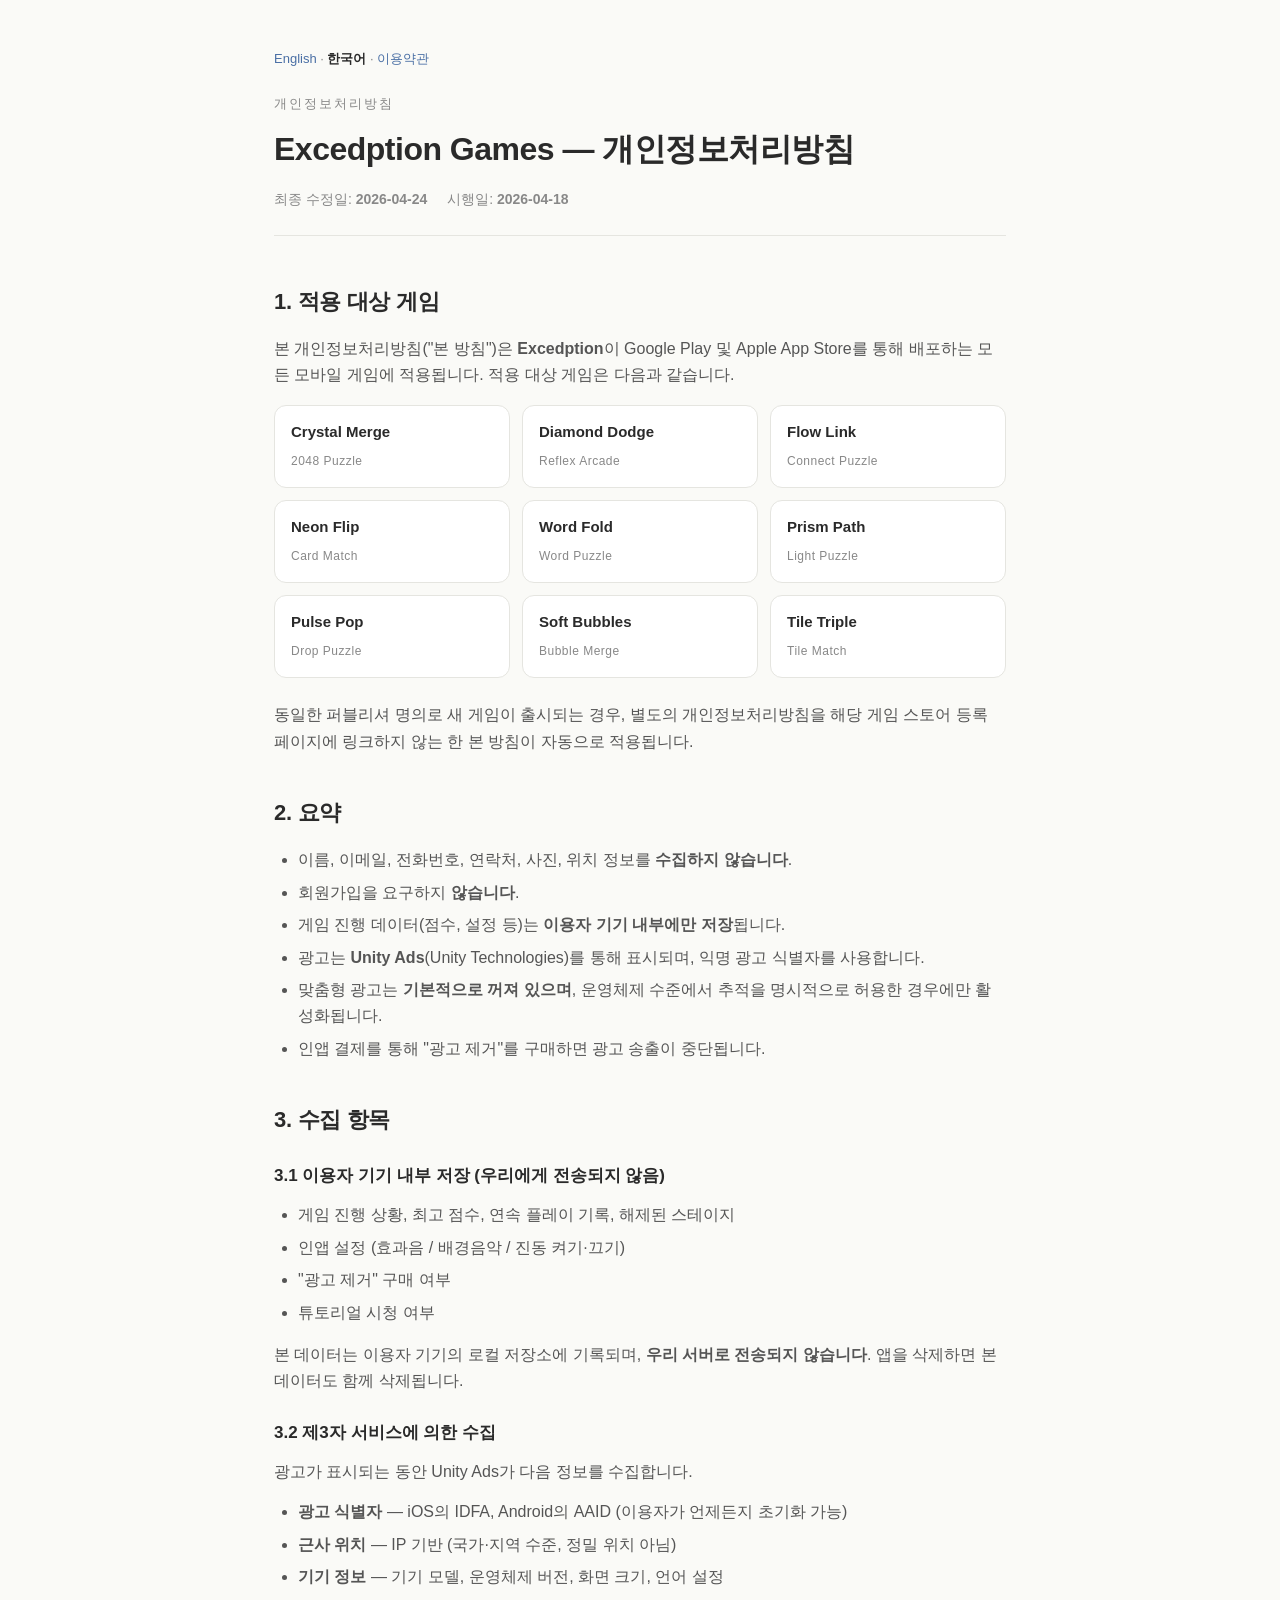
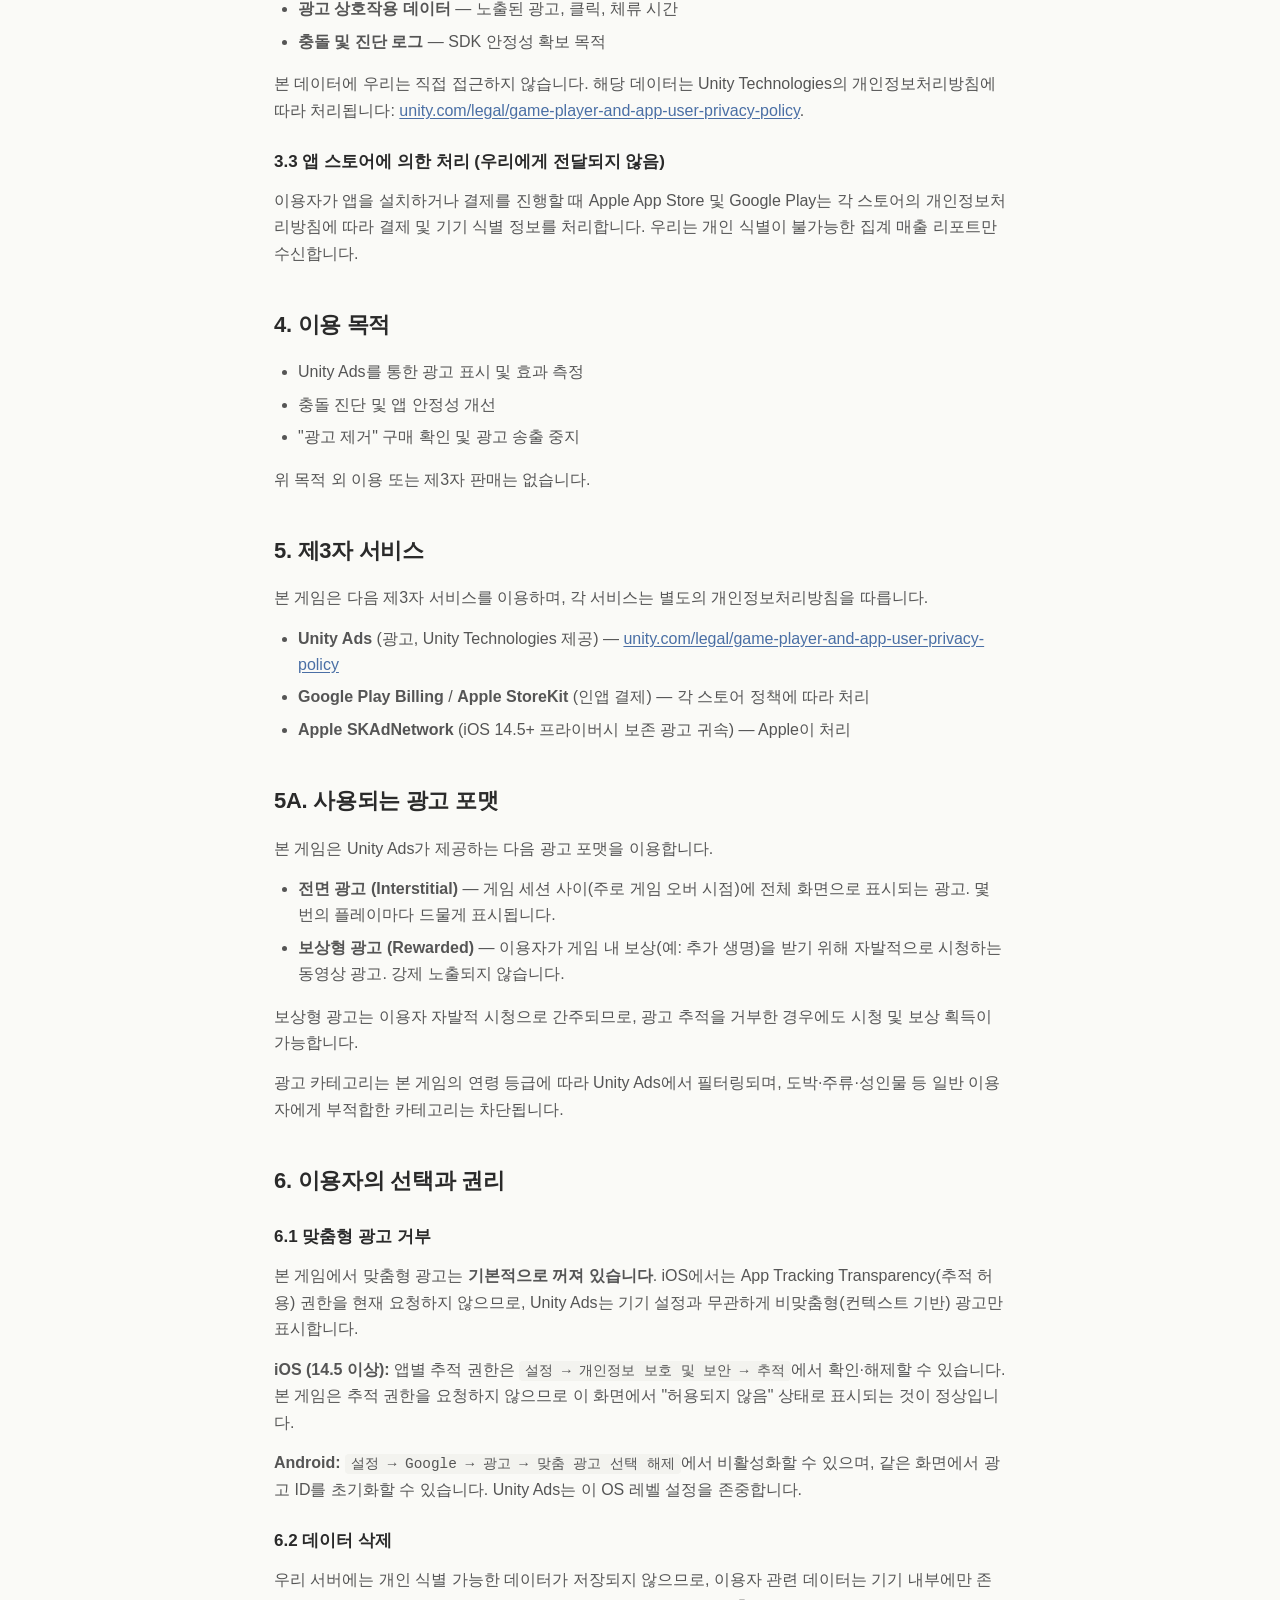
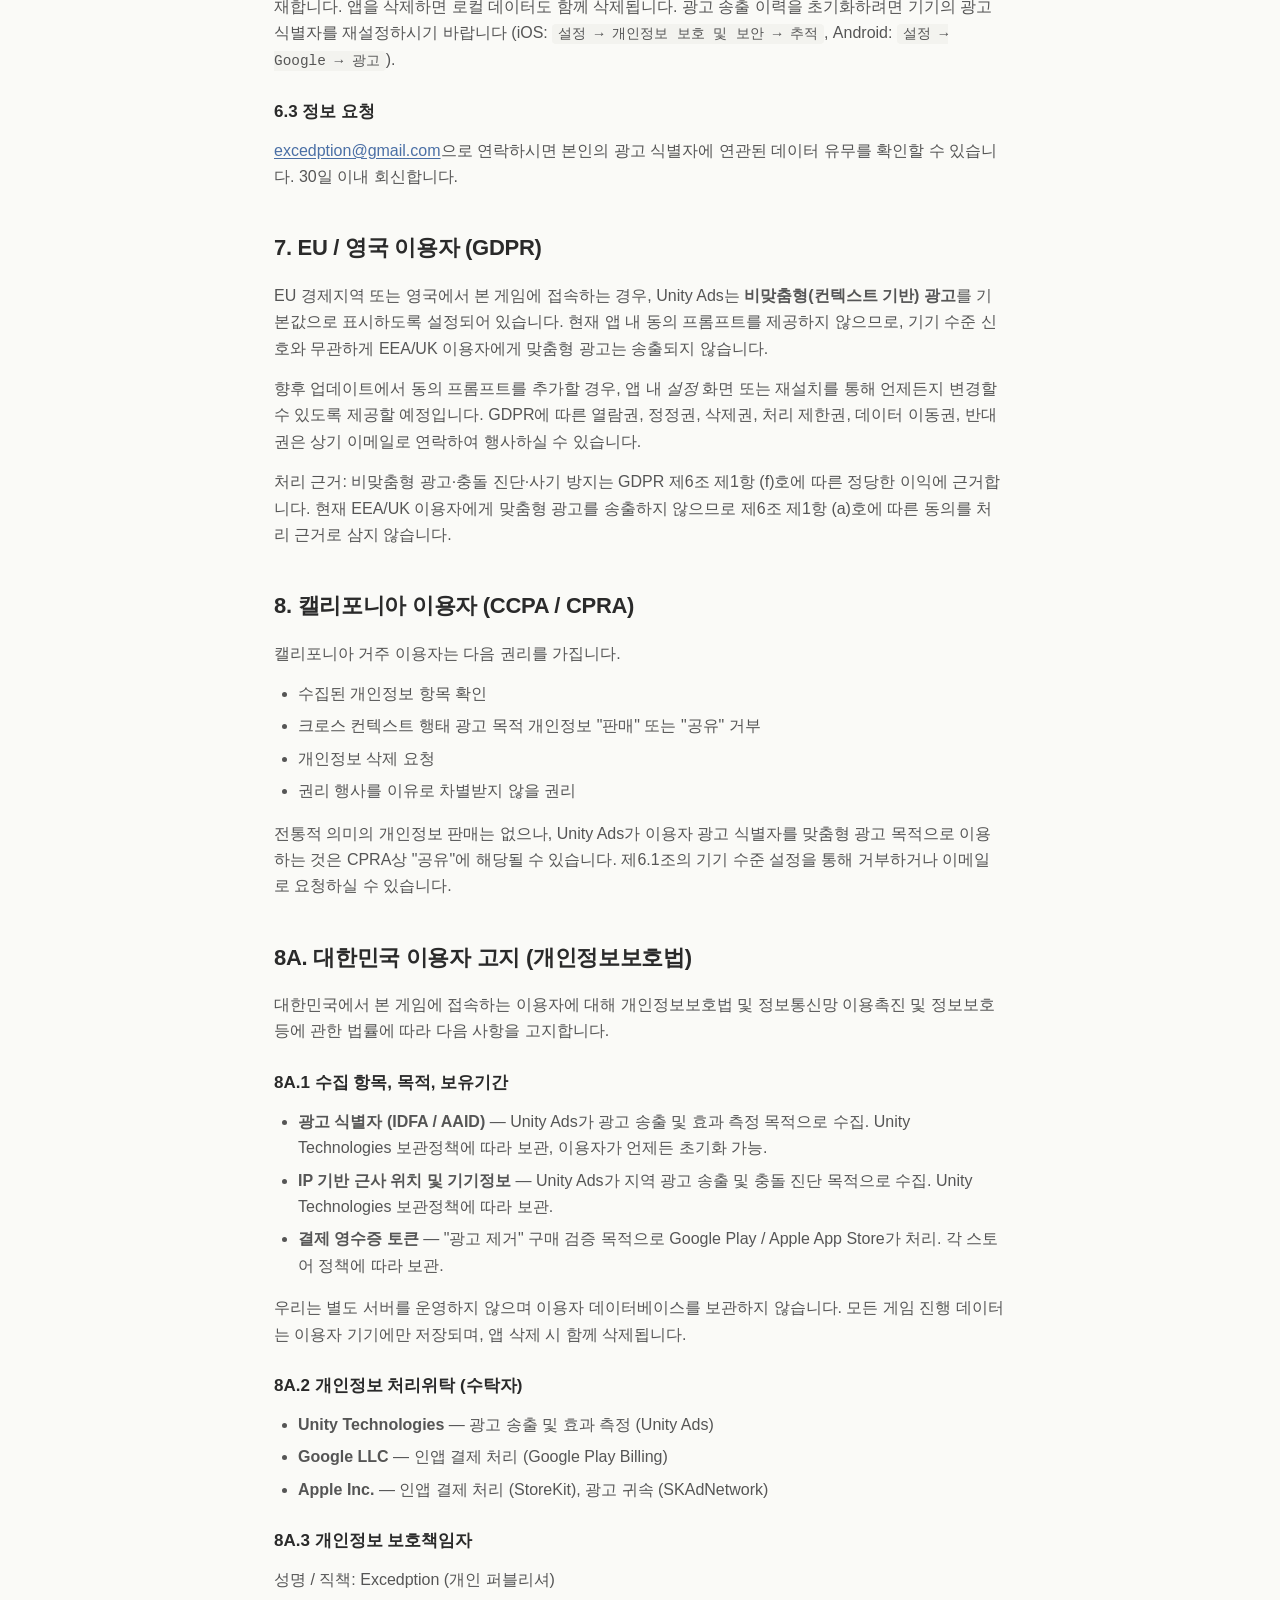
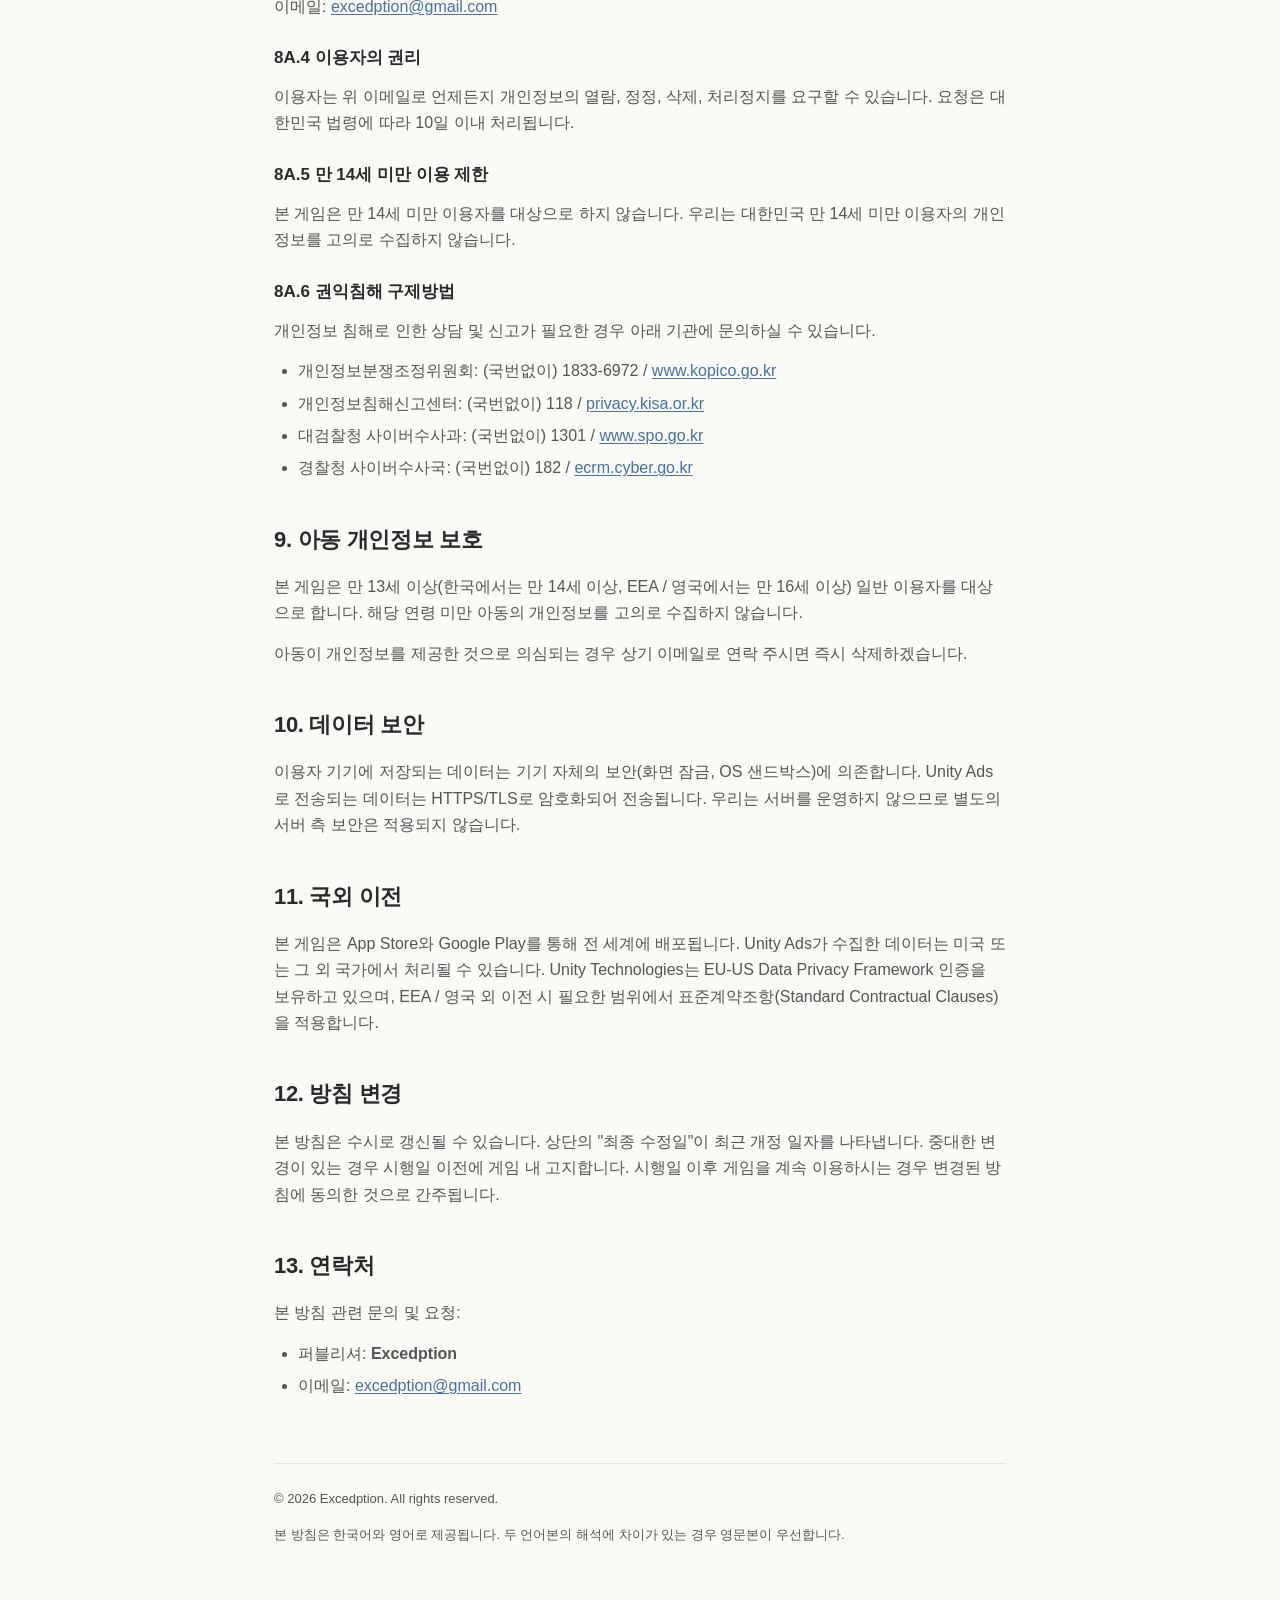
==== commit aa67db15: "Align policy claims with actual Unity Ads implementation - Section 2 summary: personalized ads are o" ====
--- a/ko/index.html
+++ b/ko/index.html
@@ -34,7 +34,7 @@
     <li>회원가입을 요구하지 <strong>않습니다</strong>.</li>
     <li>게임 진행 데이터(점수, 설정 등)는 <strong>이용자 기기 내부에만 저장</strong>됩니다.</li>
     <li>광고는 <strong>Unity Ads</strong>(Unity Technologies)를 통해 표시되며, 익명 광고 식별자를 사용합니다.</li>
-    <li>맞춤형 광고는 기기 설정에서 언제든지 비활성화할 수 있습니다.</li>
+    <li>맞춤형 광고는 <strong>기본적으로 꺼져 있으며</strong>, 운영체제 수준에서 추적을 명시적으로 허용한 경우에만 활성화됩니다.</li>
     <li>인앱 결제를 통해 "광고 제거"를 구매하면 광고 송출이 중단됩니다.</li>
   </ul>
 </section>
@@ -90,8 +90,7 @@
   <h2>5A. 사용되는 광고 포맷</h2>
   <p>본 게임은 Unity Ads가 제공하는 다음 광고 포맷을 이용합니다.</p>
   <ul>
-    <li><strong>배너 광고</strong> — 게임플레이 중 화면 하단에 표시되는 작은 광고. 인앱 결제로 제거 전까지 상시 노출됩니다.</li>
-    <li><strong>전면 광고 (Interstitial)</strong> — 게임 세션 사이(주로 게임 오버 시점)에 전체 화면으로 표시되는 광고. 60초당 1회 이하로 빈도가 제한됩니다.</li>
+    <li><strong>전면 광고 (Interstitial)</strong> — 게임 세션 사이(주로 게임 오버 시점)에 전체 화면으로 표시되는 광고. 몇 번의 플레이마다 드물게 표시됩니다.</li>
     <li><strong>보상형 광고 (Rewarded)</strong> — 이용자가 게임 내 보상(예: 추가 생명)을 받기 위해 자발적으로 시청하는 동영상 광고. 강제 노출되지 않습니다.</li>
   </ul>
   <p>보상형 광고는 이용자 자발적 시청으로 간주되므로, 광고 추적을 거부한 경우에도 시청 및 보상 획득이 가능합니다.</p>
@@ -102,8 +101,9 @@
   <h2>6. 이용자의 선택과 권리</h2>
 
   <h3>6.1 맞춤형 광고 거부</h3>
-  <p><strong>iOS (14.5 이상):</strong> 앱을 처음 실행하면 "이 앱이 사용자의 활동을 추적하도록 허용하시겠습니까?"라는 안내가 표시됩니다. "앱이 추적하지 않도록 요청"을 선택하면 Unity Ads는 비맞춤형 광고만 표시합니다. <code>설정 → 개인정보 보호 및 보안 → 추적</code>에서 언제든지 변경 가능합니다.</p>
-  <p><strong>Android:</strong> <code>설정 → Google → 광고 → 맞춤 광고 선택 해제</code>에서 비활성화할 수 있으며, 같은 화면에서 광고 ID를 초기화할 수 있습니다. Unity Ads는 이 OS 레벨 설정을 존중하여 비맞춤형(컨텍스트 기반) 광고로 전환합니다.</p>
+  <p>본 게임에서 맞춤형 광고는 <strong>기본적으로 꺼져 있습니다</strong>. iOS에서는 App Tracking Transparency(추적 허용) 권한을 현재 요청하지 않으므로, Unity Ads는 기기 설정과 무관하게 비맞춤형(컨텍스트 기반) 광고만 표시합니다.</p>
+  <p><strong>iOS (14.5 이상):</strong> 앱별 추적 권한은 <code>설정 → 개인정보 보호 및 보안 → 추적</code>에서 확인·해제할 수 있습니다. 본 게임은 추적 권한을 요청하지 않으므로 이 화면에서 "허용되지 않음" 상태로 표시되는 것이 정상입니다.</p>
+  <p><strong>Android:</strong> <code>설정 → Google → 광고 → 맞춤 광고 선택 해제</code>에서 비활성화할 수 있으며, 같은 화면에서 광고 ID를 초기화할 수 있습니다. Unity Ads는 이 OS 레벨 설정을 존중합니다.</p>
 
   <h3>6.2 데이터 삭제</h3>
   <p>우리 서버에는 개인 식별 가능한 데이터가 저장되지 않으므로, 이용자 관련 데이터는 기기 내부에만 존재합니다. 앱을 삭제하면 로컬 데이터도 함께 삭제됩니다. 광고 송출 이력을 초기화하려면 기기의 광고 식별자를 재설정하시기 바랍니다 (iOS: <code>설정 → 개인정보 보호 및 보안 → 추적</code>, Android: <code>설정 → Google → 광고</code>).</p>
@@ -114,13 +114,9 @@
 
 <section>
   <h2>7. EU / 영국 이용자 (GDPR)</h2>
-  <p>EU 경제지역 또는 영국에서 본 게임에 접속하는 경우, Unity Ads의 GDPR 준수 프레임워크에 따라 맞춤형 광고를 표시하기 전 동의를 요청합니다.</p>
-  <ul>
-    <li><strong>동의</strong> — Unity Ads가 관심사 기반 맞춤형 광고를 표시합니다.</li>
-    <li><strong>거부</strong> — Unity Ads가 비맞춤형(컨텍스트 기반) 광고만 표시합니다.</li>
-  </ul>
-  <p>GDPR에 따른 열람권, 정정권, 삭제권, 처리 제한권, 데이터 이동권, 반대권을 행사하시려면 상기 이메일로 연락하시기 바랍니다.</p>
-  <p>처리 근거: 맞춤형 광고는 GDPR 제6조 제1항 (a)호에 따른 동의, 비맞춤형 광고·충돌 진단·사기 방지는 제6조 제1항 (f)호에 따른 정당한 이익에 근거합니다.</p>
+  <p>EU 경제지역 또는 영국에서 본 게임에 접속하는 경우, Unity Ads는 <strong>비맞춤형(컨텍스트 기반) 광고</strong>를 기본값으로 표시하도록 설정되어 있습니다. 현재 앱 내 동의 프롬프트를 제공하지 않으므로, 기기 수준 신호와 무관하게 EEA/UK 이용자에게 맞춤형 광고는 송출되지 않습니다.</p>
+  <p>향후 업데이트에서 동의 프롬프트를 추가할 경우, 앱 내 <em>설정</em> 화면 또는 재설치를 통해 언제든지 변경할 수 있도록 제공할 예정입니다. GDPR에 따른 열람권, 정정권, 삭제권, 처리 제한권, 데이터 이동권, 반대권은 상기 이메일로 연락하여 행사하실 수 있습니다.</p>
+  <p>처리 근거: 비맞춤형 광고·충돌 진단·사기 방지는 GDPR 제6조 제1항 (f)호에 따른 정당한 이익에 근거합니다. 현재 EEA/UK 이용자에게 맞춤형 광고를 송출하지 않으므로 제6조 제1항 (a)호에 따른 동의를 처리 근거로 삼지 않습니다.</p>
 </section>
 
 <section>
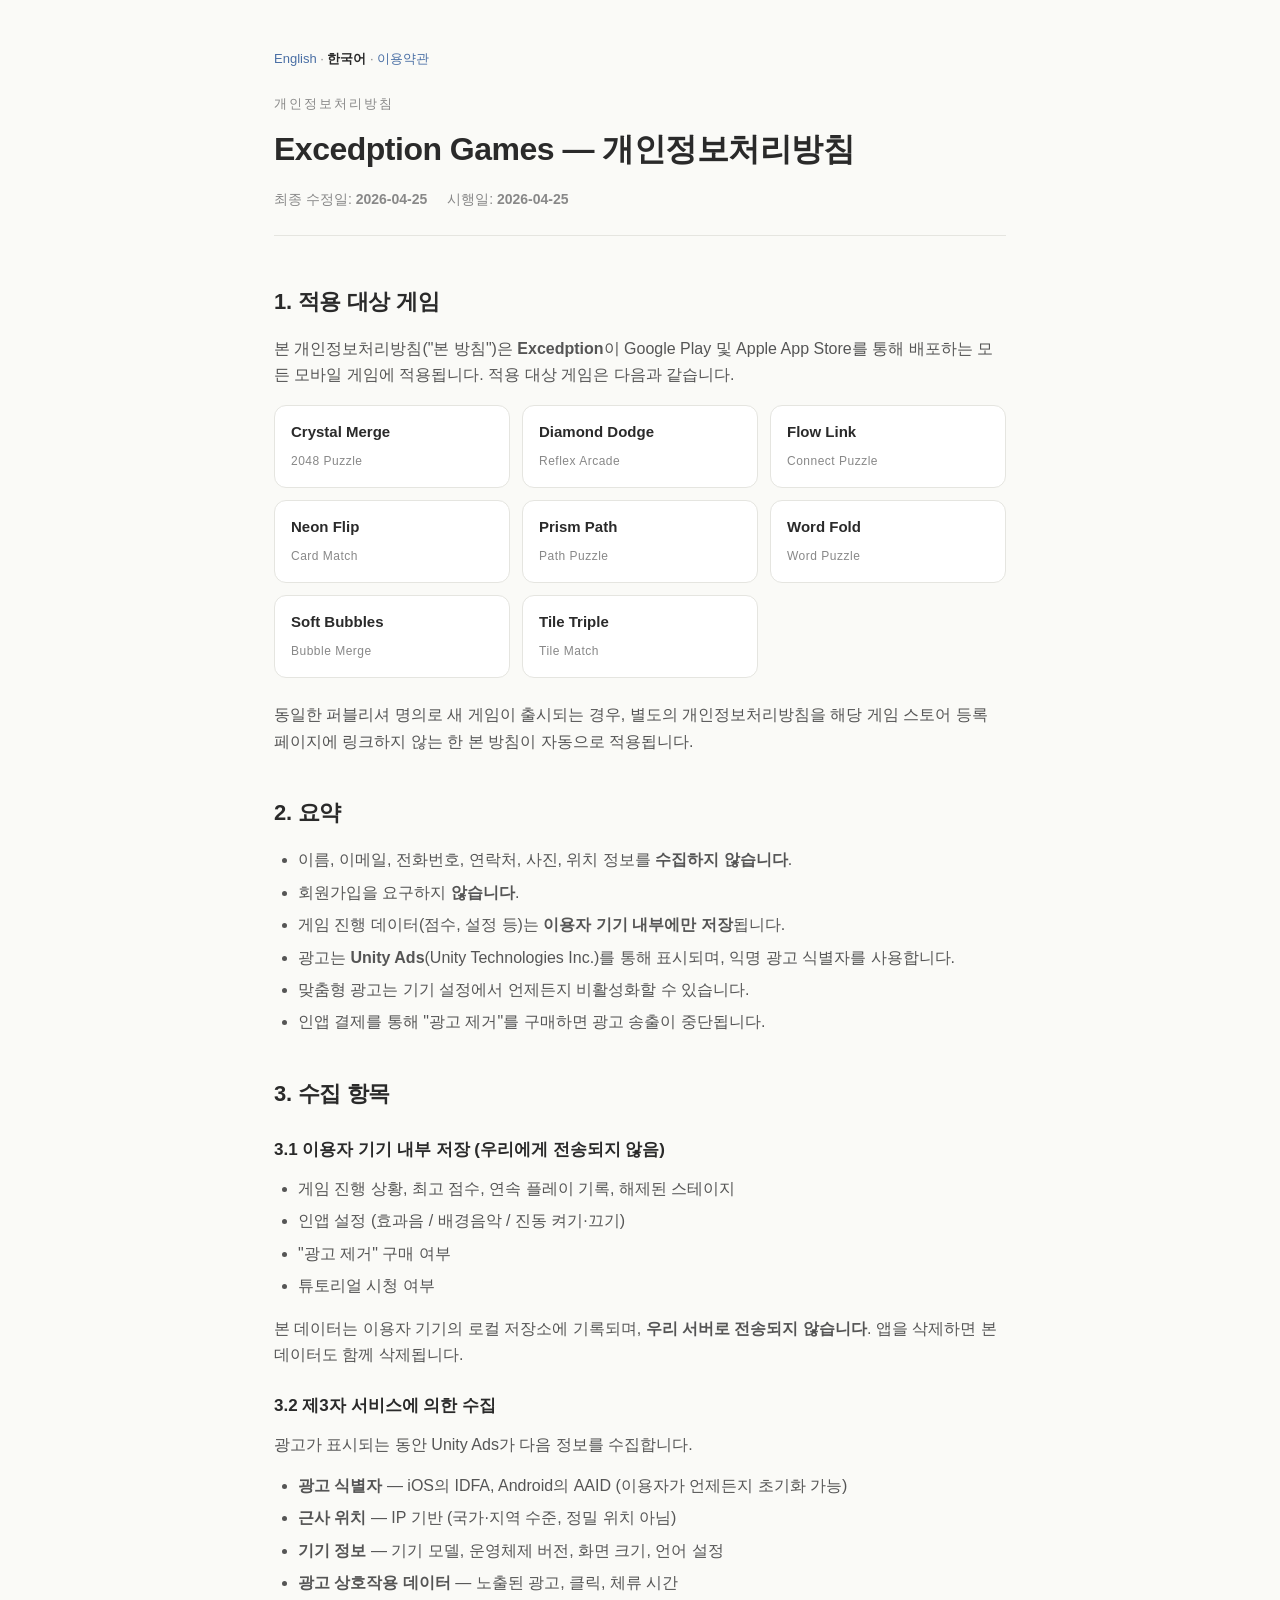
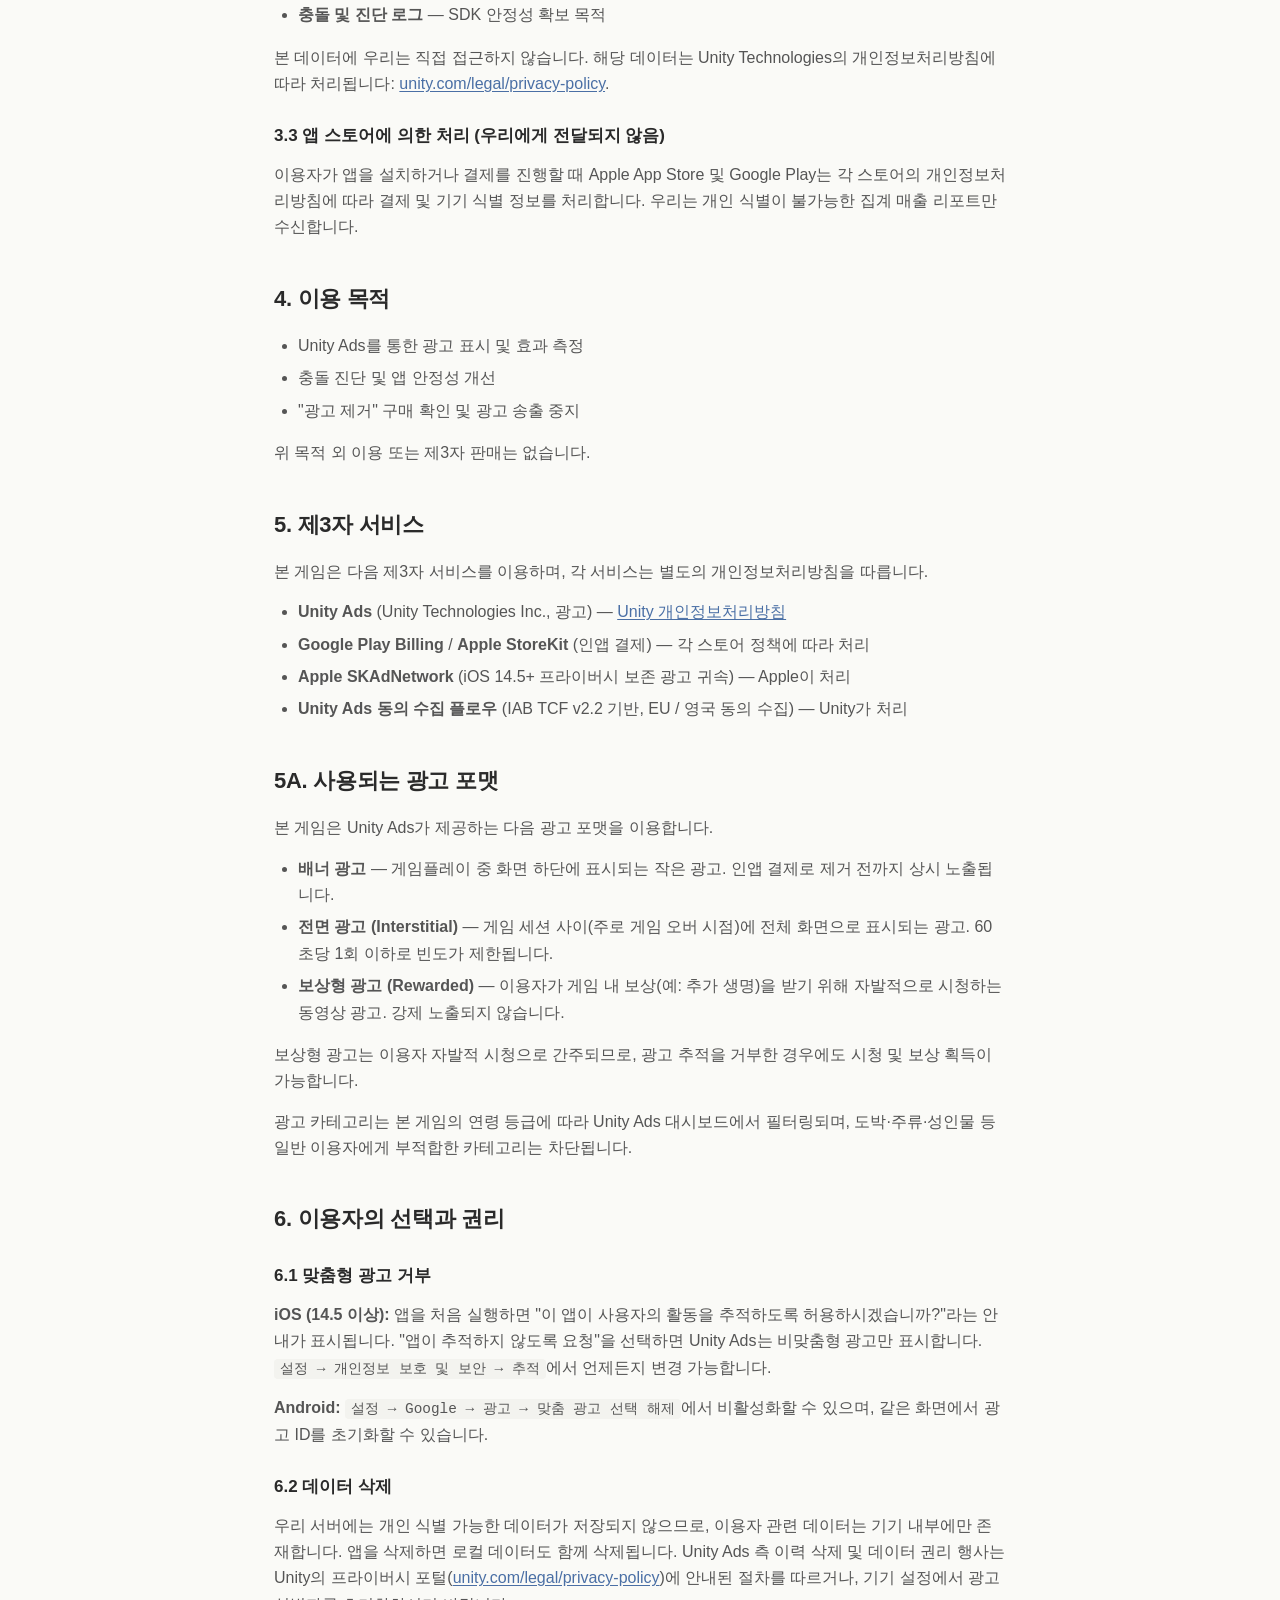
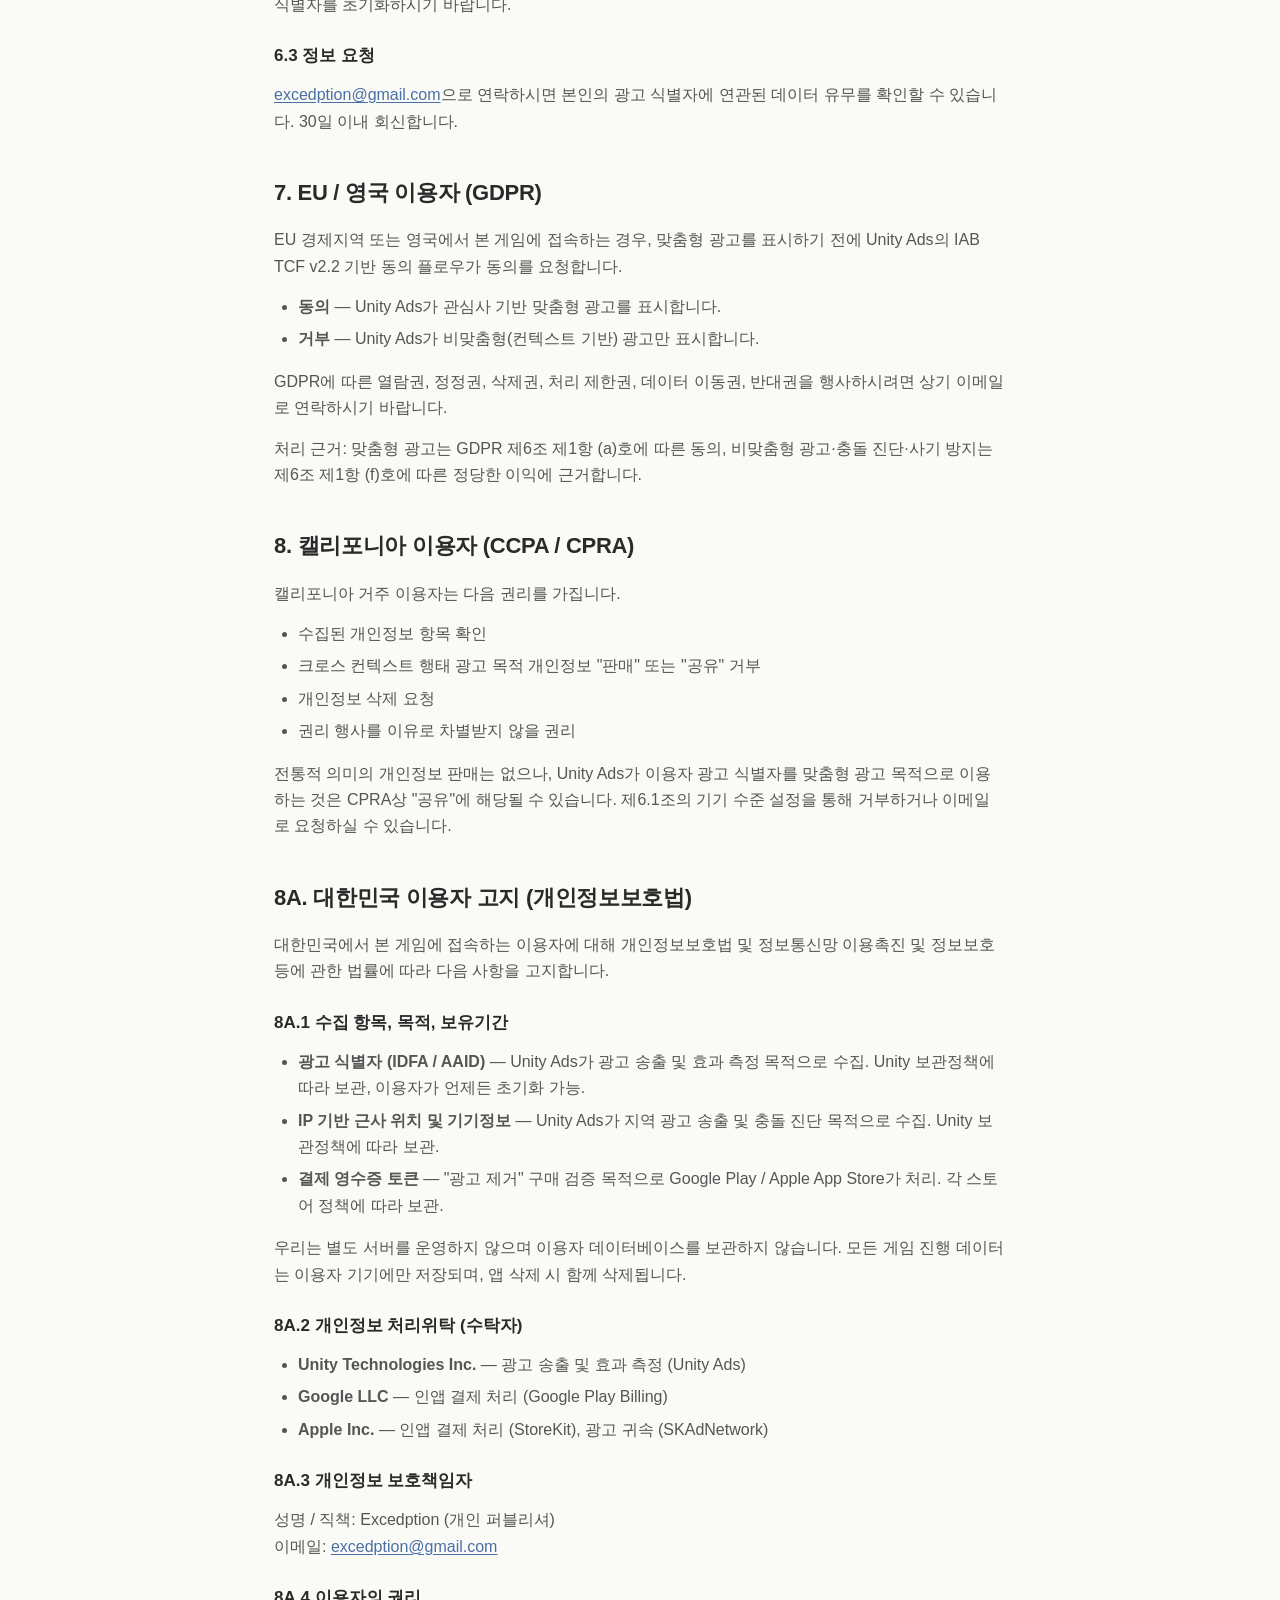
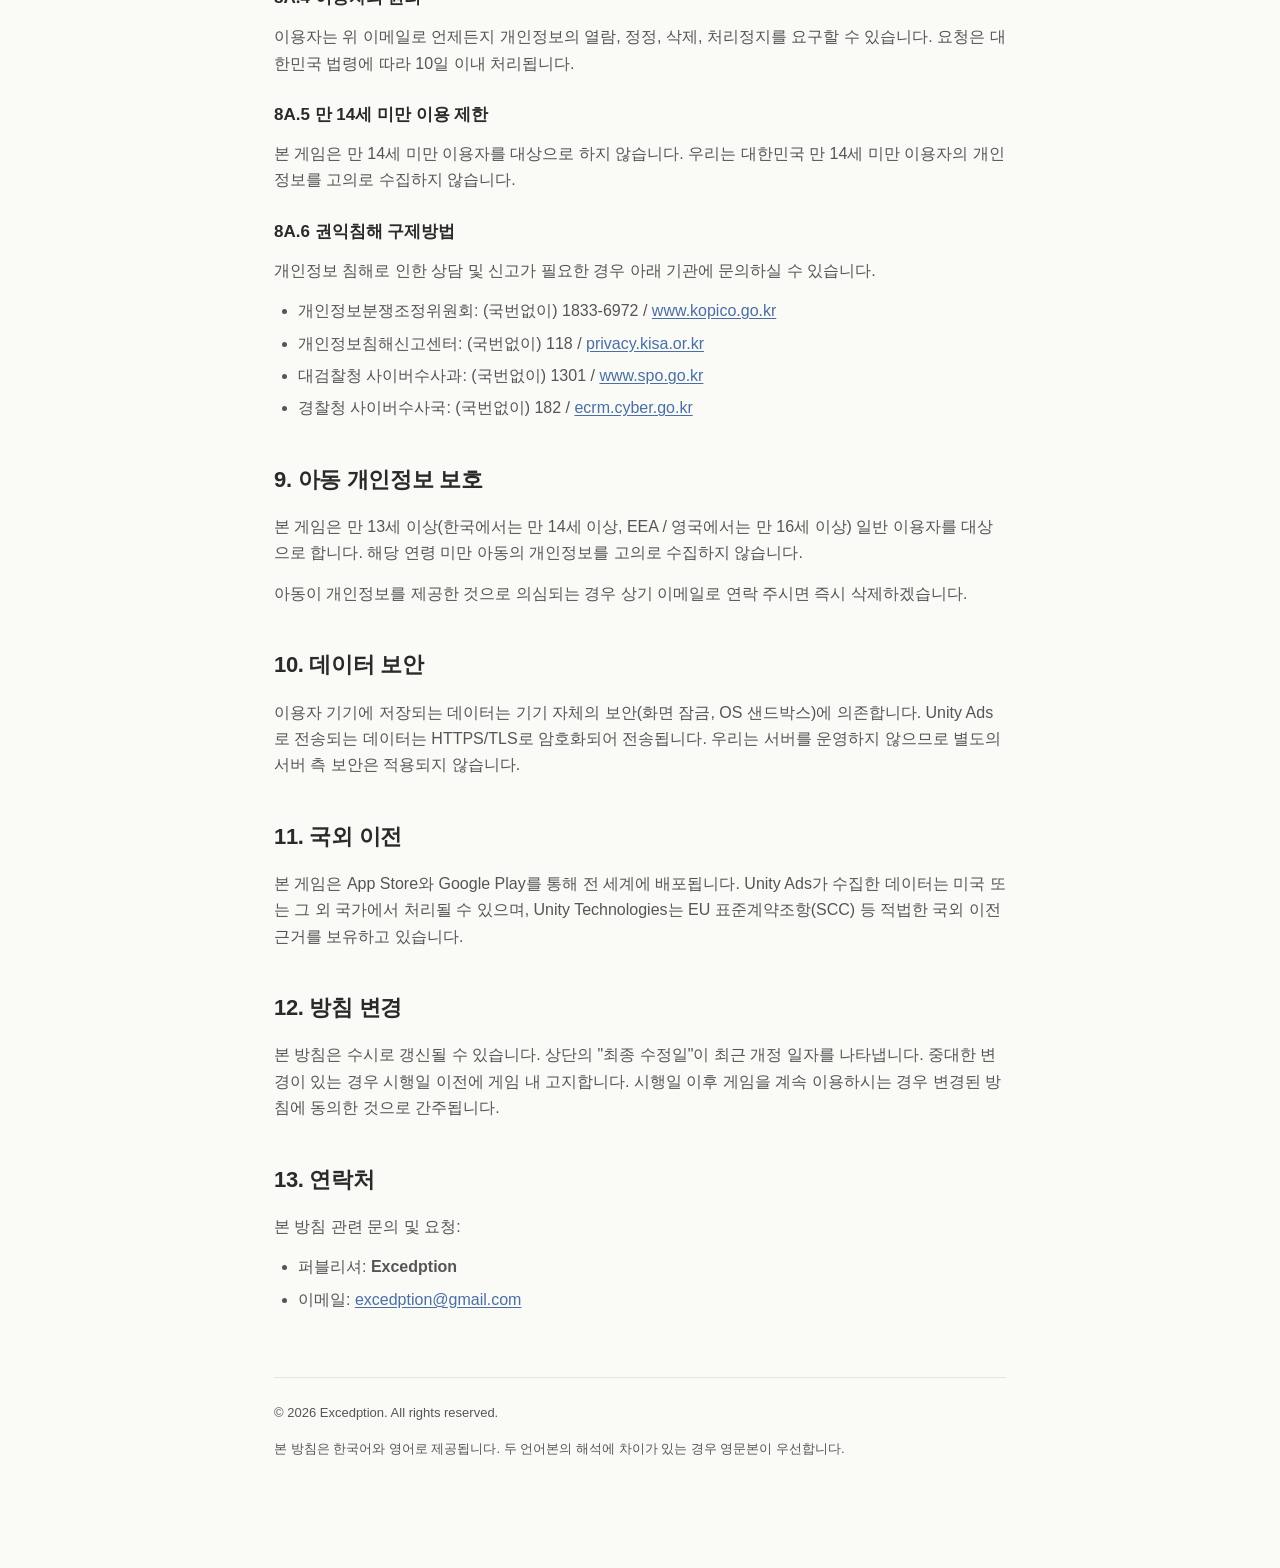
==== commit cb803e8f: "Update policies for Unity Ads and 2026 release" ====
--- a/ko/index.html
+++ b/ko/index.html
@@ -15,8 +15,8 @@
   <div class="eyebrow">개인정보처리방침</div>
   <h1>Excedption Games — 개인정보처리방침</h1>
   <div class="meta">
-    <span>최종 수정일: <strong id="date-last">—</strong></span>
-    <span>시행일: <strong id="date-effective">—</strong></span>
+    <span>최종 수정일: <strong id="date-last">2026-04-25</strong></span>
+    <span>시행일: <strong id="date-effective">2026-04-25</strong></span>
   </div>
 </header>
 
@@ -33,8 +33,8 @@
     <li>이름, 이메일, 전화번호, 연락처, 사진, 위치 정보를 <strong>수집하지 않습니다</strong>.</li>
     <li>회원가입을 요구하지 <strong>않습니다</strong>.</li>
     <li>게임 진행 데이터(점수, 설정 등)는 <strong>이용자 기기 내부에만 저장</strong>됩니다.</li>
-    <li>광고는 <strong>Unity Ads</strong>(Unity Technologies)를 통해 표시되며, 익명 광고 식별자를 사용합니다.</li>
-    <li>맞춤형 광고는 <strong>기본적으로 꺼져 있으며</strong>, 운영체제 수준에서 추적을 명시적으로 허용한 경우에만 활성화됩니다.</li>
+    <li>광고는 <strong>Unity Ads</strong>(Unity Technologies Inc.)를 통해 표시되며, 익명 광고 식별자를 사용합니다.</li>
+    <li>맞춤형 광고는 기기 설정에서 언제든지 비활성화할 수 있습니다.</li>
     <li>인앱 결제를 통해 "광고 제거"를 구매하면 광고 송출이 중단됩니다.</li>
   </ul>
 </section>
@@ -60,7 +60,7 @@
     <li><strong>광고 상호작용 데이터</strong> — 노출된 광고, 클릭, 체류 시간</li>
     <li><strong>충돌 및 진단 로그</strong> — SDK 안정성 확보 목적</li>
   </ul>
-  <p>본 데이터에 우리는 직접 접근하지 않습니다. 해당 데이터는 Unity Technologies의 개인정보처리방침에 따라 처리됩니다: <a href="https://unity.com/legal/game-player-and-app-user-privacy-policy" target="_blank" rel="noopener">unity.com/legal/game-player-and-app-user-privacy-policy</a>.</p>
+  <p>본 데이터에 우리는 직접 접근하지 않습니다. 해당 데이터는 Unity Technologies의 개인정보처리방침에 따라 처리됩니다: <a href="https://unity.com/legal/privacy-policy" target="_blank" rel="noopener">unity.com/legal/privacy-policy</a>.</p>
 
   <h3>3.3 앱 스토어에 의한 처리 (우리에게 전달되지 않음)</h3>
   <p>이용자가 앱을 설치하거나 결제를 진행할 때 Apple App Store 및 Google Play는 각 스토어의 개인정보처리방침에 따라 결제 및 기기 식별 정보를 처리합니다. 우리는 개인 식별이 불가능한 집계 매출 리포트만 수신합니다.</p>
@@ -80,9 +80,10 @@
   <h2>5. 제3자 서비스</h2>
   <p>본 게임은 다음 제3자 서비스를 이용하며, 각 서비스는 별도의 개인정보처리방침을 따릅니다.</p>
   <ul>
-    <li><strong>Unity Ads</strong> (광고, Unity Technologies 제공) — <a href="https://unity.com/legal/game-player-and-app-user-privacy-policy" target="_blank" rel="noopener">unity.com/legal/game-player-and-app-user-privacy-policy</a></li>
+    <li><strong>Unity Ads</strong> (Unity Technologies Inc., 광고) — <a href="https://unity.com/legal/privacy-policy" target="_blank" rel="noopener">Unity 개인정보처리방침</a></li>
     <li><strong>Google Play Billing</strong> / <strong>Apple StoreKit</strong> (인앱 결제) — 각 스토어 정책에 따라 처리</li>
     <li><strong>Apple SKAdNetwork</strong> (iOS 14.5+ 프라이버시 보존 광고 귀속) — Apple이 처리</li>
+    <li><strong>Unity Ads 동의 수집 플로우</strong> (IAB TCF v2.2 기반, EU / 영국 동의 수집) — Unity가 처리</li>
   </ul>
 </section>
 
@@ -90,23 +91,23 @@
   <h2>5A. 사용되는 광고 포맷</h2>
   <p>본 게임은 Unity Ads가 제공하는 다음 광고 포맷을 이용합니다.</p>
   <ul>
-    <li><strong>전면 광고 (Interstitial)</strong> — 게임 세션 사이(주로 게임 오버 시점)에 전체 화면으로 표시되는 광고. 몇 번의 플레이마다 드물게 표시됩니다.</li>
+    <li><strong>배너 광고</strong> — 게임플레이 중 화면 하단에 표시되는 작은 광고. 인앱 결제로 제거 전까지 상시 노출됩니다.</li>
+    <li><strong>전면 광고 (Interstitial)</strong> — 게임 세션 사이(주로 게임 오버 시점)에 전체 화면으로 표시되는 광고. 60초당 1회 이하로 빈도가 제한됩니다.</li>
     <li><strong>보상형 광고 (Rewarded)</strong> — 이용자가 게임 내 보상(예: 추가 생명)을 받기 위해 자발적으로 시청하는 동영상 광고. 강제 노출되지 않습니다.</li>
   </ul>
   <p>보상형 광고는 이용자 자발적 시청으로 간주되므로, 광고 추적을 거부한 경우에도 시청 및 보상 획득이 가능합니다.</p>
-  <p>광고 카테고리는 본 게임의 연령 등급에 따라 Unity Ads에서 필터링되며, 도박·주류·성인물 등 일반 이용자에게 부적합한 카테고리는 차단됩니다.</p>
+  <p>광고 카테고리는 본 게임의 연령 등급에 따라 Unity Ads 대시보드에서 필터링되며, 도박·주류·성인물 등 일반 이용자에게 부적합한 카테고리는 차단됩니다.</p>
 </section>
 
 <section>
   <h2>6. 이용자의 선택과 권리</h2>
 
   <h3>6.1 맞춤형 광고 거부</h3>
-  <p>본 게임에서 맞춤형 광고는 <strong>기본적으로 꺼져 있습니다</strong>. iOS에서는 App Tracking Transparency(추적 허용) 권한을 현재 요청하지 않으므로, Unity Ads는 기기 설정과 무관하게 비맞춤형(컨텍스트 기반) 광고만 표시합니다.</p>
-  <p><strong>iOS (14.5 이상):</strong> 앱별 추적 권한은 <code>설정 → 개인정보 보호 및 보안 → 추적</code>에서 확인·해제할 수 있습니다. 본 게임은 추적 권한을 요청하지 않으므로 이 화면에서 "허용되지 않음" 상태로 표시되는 것이 정상입니다.</p>
-  <p><strong>Android:</strong> <code>설정 → Google → 광고 → 맞춤 광고 선택 해제</code>에서 비활성화할 수 있으며, 같은 화면에서 광고 ID를 초기화할 수 있습니다. Unity Ads는 이 OS 레벨 설정을 존중합니다.</p>
+  <p><strong>iOS (14.5 이상):</strong> 앱을 처음 실행하면 "이 앱이 사용자의 활동을 추적하도록 허용하시겠습니까?"라는 안내가 표시됩니다. "앱이 추적하지 않도록 요청"을 선택하면 Unity Ads는 비맞춤형 광고만 표시합니다. <code>설정 → 개인정보 보호 및 보안 → 추적</code>에서 언제든지 변경 가능합니다.</p>
+  <p><strong>Android:</strong> <code>설정 → Google → 광고 → 맞춤 광고 선택 해제</code>에서 비활성화할 수 있으며, 같은 화면에서 광고 ID를 초기화할 수 있습니다.</p>
 
   <h3>6.2 데이터 삭제</h3>
-  <p>우리 서버에는 개인 식별 가능한 데이터가 저장되지 않으므로, 이용자 관련 데이터는 기기 내부에만 존재합니다. 앱을 삭제하면 로컬 데이터도 함께 삭제됩니다. 광고 송출 이력을 초기화하려면 기기의 광고 식별자를 재설정하시기 바랍니다 (iOS: <code>설정 → 개인정보 보호 및 보안 → 추적</code>, Android: <code>설정 → Google → 광고</code>).</p>
+  <p>우리 서버에는 개인 식별 가능한 데이터가 저장되지 않으므로, 이용자 관련 데이터는 기기 내부에만 존재합니다. 앱을 삭제하면 로컬 데이터도 함께 삭제됩니다. Unity Ads 측 이력 삭제 및 데이터 권리 행사는 Unity의 프라이버시 포털(<a href="https://unity.com/legal/privacy-policy" target="_blank" rel="noopener">unity.com/legal/privacy-policy</a>)에 안내된 절차를 따르거나, 기기 설정에서 광고 식별자를 초기화하시기 바랍니다.</p>
 
   <h3>6.3 정보 요청</h3>
   <p><a href="mailto:excedption@gmail.com" id="contact-link">excedption@gmail.com</a>으로 연락하시면 본인의 광고 식별자에 연관된 데이터 유무를 확인할 수 있습니다. 30일 이내 회신합니다.</p>
@@ -114,9 +115,13 @@
 
 <section>
   <h2>7. EU / 영국 이용자 (GDPR)</h2>
-  <p>EU 경제지역 또는 영국에서 본 게임에 접속하는 경우, Unity Ads는 <strong>비맞춤형(컨텍스트 기반) 광고</strong>를 기본값으로 표시하도록 설정되어 있습니다. 현재 앱 내 동의 프롬프트를 제공하지 않으므로, 기기 수준 신호와 무관하게 EEA/UK 이용자에게 맞춤형 광고는 송출되지 않습니다.</p>
-  <p>향후 업데이트에서 동의 프롬프트를 추가할 경우, 앱 내 <em>설정</em> 화면 또는 재설치를 통해 언제든지 변경할 수 있도록 제공할 예정입니다. GDPR에 따른 열람권, 정정권, 삭제권, 처리 제한권, 데이터 이동권, 반대권은 상기 이메일로 연락하여 행사하실 수 있습니다.</p>
-  <p>처리 근거: 비맞춤형 광고·충돌 진단·사기 방지는 GDPR 제6조 제1항 (f)호에 따른 정당한 이익에 근거합니다. 현재 EEA/UK 이용자에게 맞춤형 광고를 송출하지 않으므로 제6조 제1항 (a)호에 따른 동의를 처리 근거로 삼지 않습니다.</p>
+  <p>EU 경제지역 또는 영국에서 본 게임에 접속하는 경우, 맞춤형 광고를 표시하기 전에 Unity Ads의 IAB TCF v2.2 기반 동의 플로우가 동의를 요청합니다.</p>
+  <ul>
+    <li><strong>동의</strong> — Unity Ads가 관심사 기반 맞춤형 광고를 표시합니다.</li>
+    <li><strong>거부</strong> — Unity Ads가 비맞춤형(컨텍스트 기반) 광고만 표시합니다.</li>
+  </ul>
+  <p>GDPR에 따른 열람권, 정정권, 삭제권, 처리 제한권, 데이터 이동권, 반대권을 행사하시려면 상기 이메일로 연락하시기 바랍니다.</p>
+  <p>처리 근거: 맞춤형 광고는 GDPR 제6조 제1항 (a)호에 따른 동의, 비맞춤형 광고·충돌 진단·사기 방지는 제6조 제1항 (f)호에 따른 정당한 이익에 근거합니다.</p>
 </section>
 
 <section>
@@ -137,15 +142,15 @@
 
   <h3>8A.1 수집 항목, 목적, 보유기간</h3>
   <ul>
-    <li><strong>광고 식별자 (IDFA / AAID)</strong> — Unity Ads가 광고 송출 및 효과 측정 목적으로 수집. Unity Technologies 보관정책에 따라 보관, 이용자가 언제든 초기화 가능.</li>
-    <li><strong>IP 기반 근사 위치 및 기기정보</strong> — Unity Ads가 지역 광고 송출 및 충돌 진단 목적으로 수집. Unity Technologies 보관정책에 따라 보관.</li>
+    <li><strong>광고 식별자 (IDFA / AAID)</strong> — Unity Ads가 광고 송출 및 효과 측정 목적으로 수집. Unity 보관정책에 따라 보관, 이용자가 언제든 초기화 가능.</li>
+    <li><strong>IP 기반 근사 위치 및 기기정보</strong> — Unity Ads가 지역 광고 송출 및 충돌 진단 목적으로 수집. Unity 보관정책에 따라 보관.</li>
     <li><strong>결제 영수증 토큰</strong> — "광고 제거" 구매 검증 목적으로 Google Play / Apple App Store가 처리. 각 스토어 정책에 따라 보관.</li>
   </ul>
   <p>우리는 별도 서버를 운영하지 않으며 이용자 데이터베이스를 보관하지 않습니다. 모든 게임 진행 데이터는 이용자 기기에만 저장되며, 앱 삭제 시 함께 삭제됩니다.</p>
 
   <h3>8A.2 개인정보 처리위탁 (수탁자)</h3>
   <ul>
-    <li><strong>Unity Technologies</strong> — 광고 송출 및 효과 측정 (Unity Ads)</li>
+    <li><strong>Unity Technologies Inc.</strong> — 광고 송출 및 효과 측정 (Unity Ads)</li>
     <li><strong>Google LLC</strong> — 인앱 결제 처리 (Google Play Billing)</li>
     <li><strong>Apple Inc.</strong> — 인앱 결제 처리 (StoreKit), 광고 귀속 (SKAdNetwork)</li>
   </ul>
@@ -183,7 +188,7 @@
 
 <section>
   <h2>11. 국외 이전</h2>
-  <p>본 게임은 App Store와 Google Play를 통해 전 세계에 배포됩니다. Unity Ads가 수집한 데이터는 미국 또는 그 외 국가에서 처리될 수 있습니다. Unity Technologies는 EU-US Data Privacy Framework 인증을 보유하고 있으며, EEA / 영국 외 이전 시 필요한 범위에서 표준계약조항(Standard Contractual Clauses)을 적용합니다.</p>
+  <p>본 게임은 App Store와 Google Play를 통해 전 세계에 배포됩니다. Unity Ads가 수집한 데이터는 미국 또는 그 외 국가에서 처리될 수 있으며, Unity Technologies는 EU 표준계약조항(SCC) 등 적법한 국외 이전 근거를 보유하고 있습니다.</p>
 </section>
 
 <section>
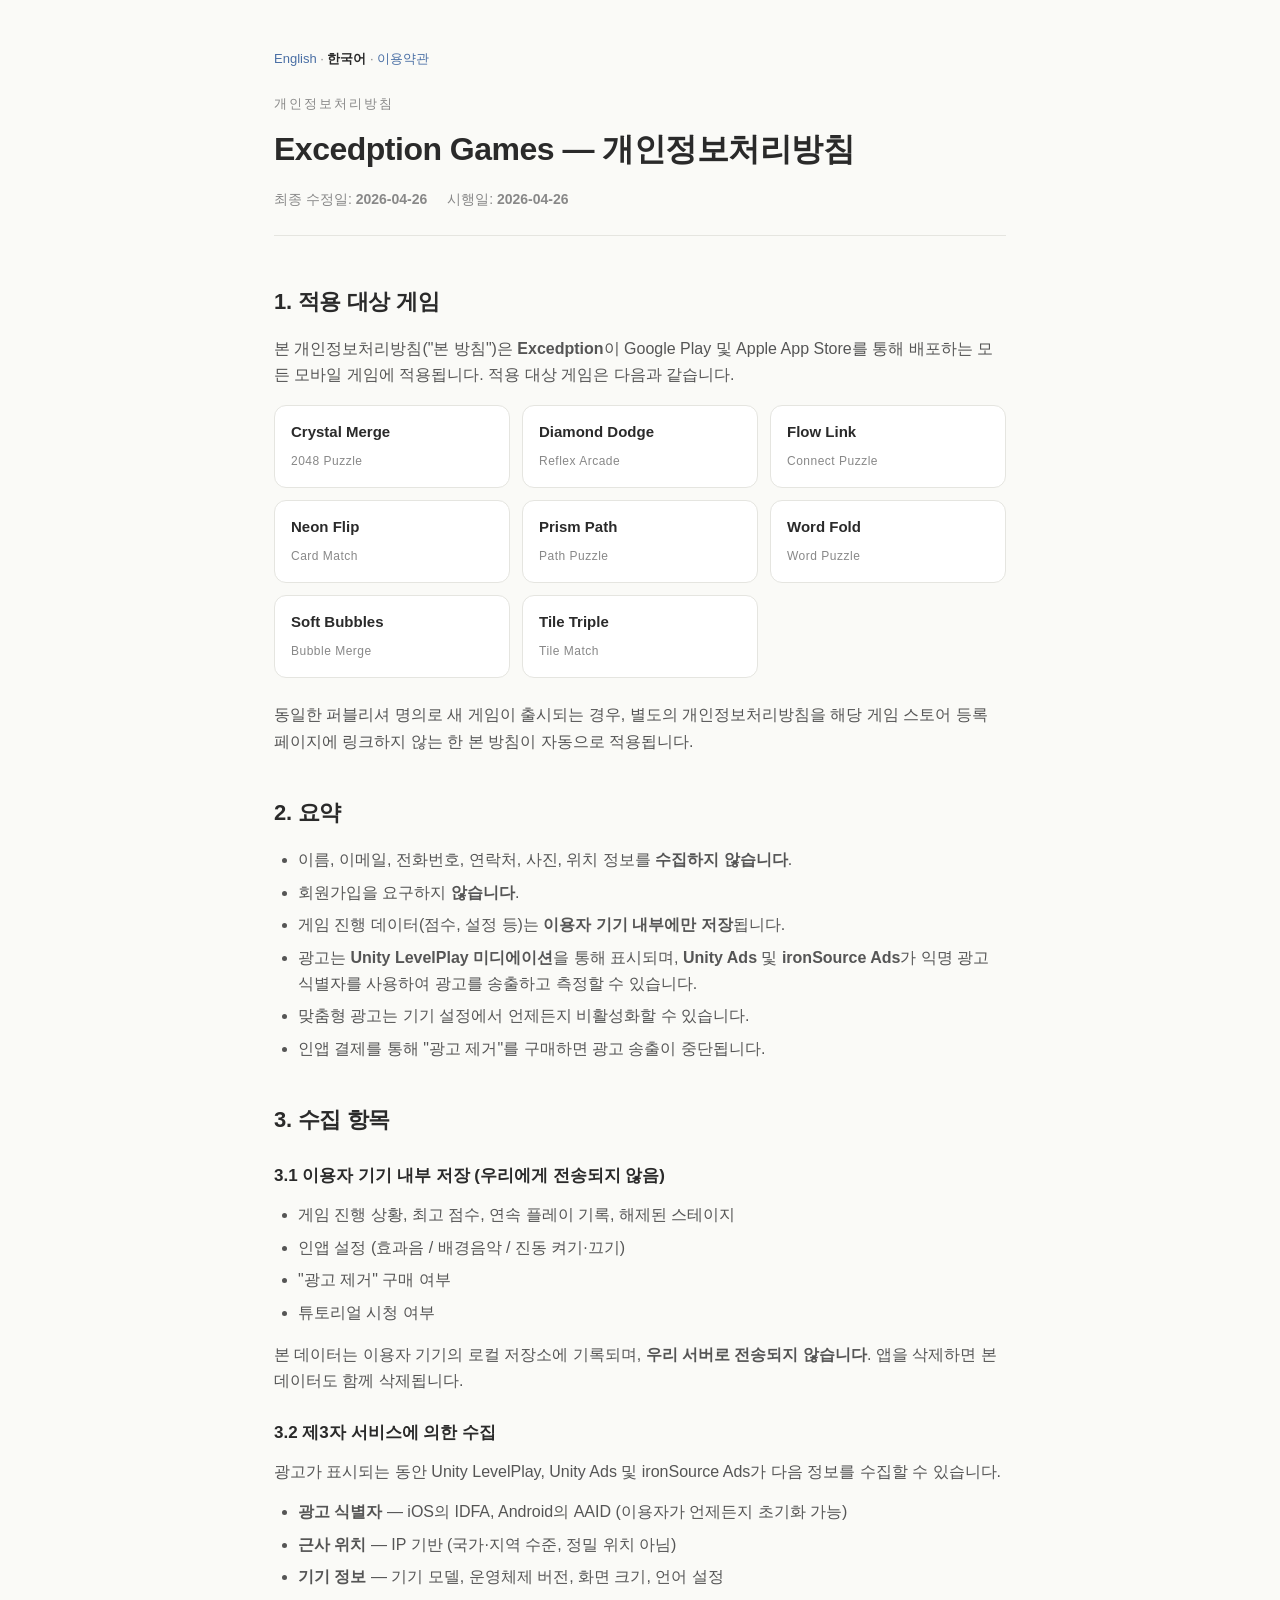
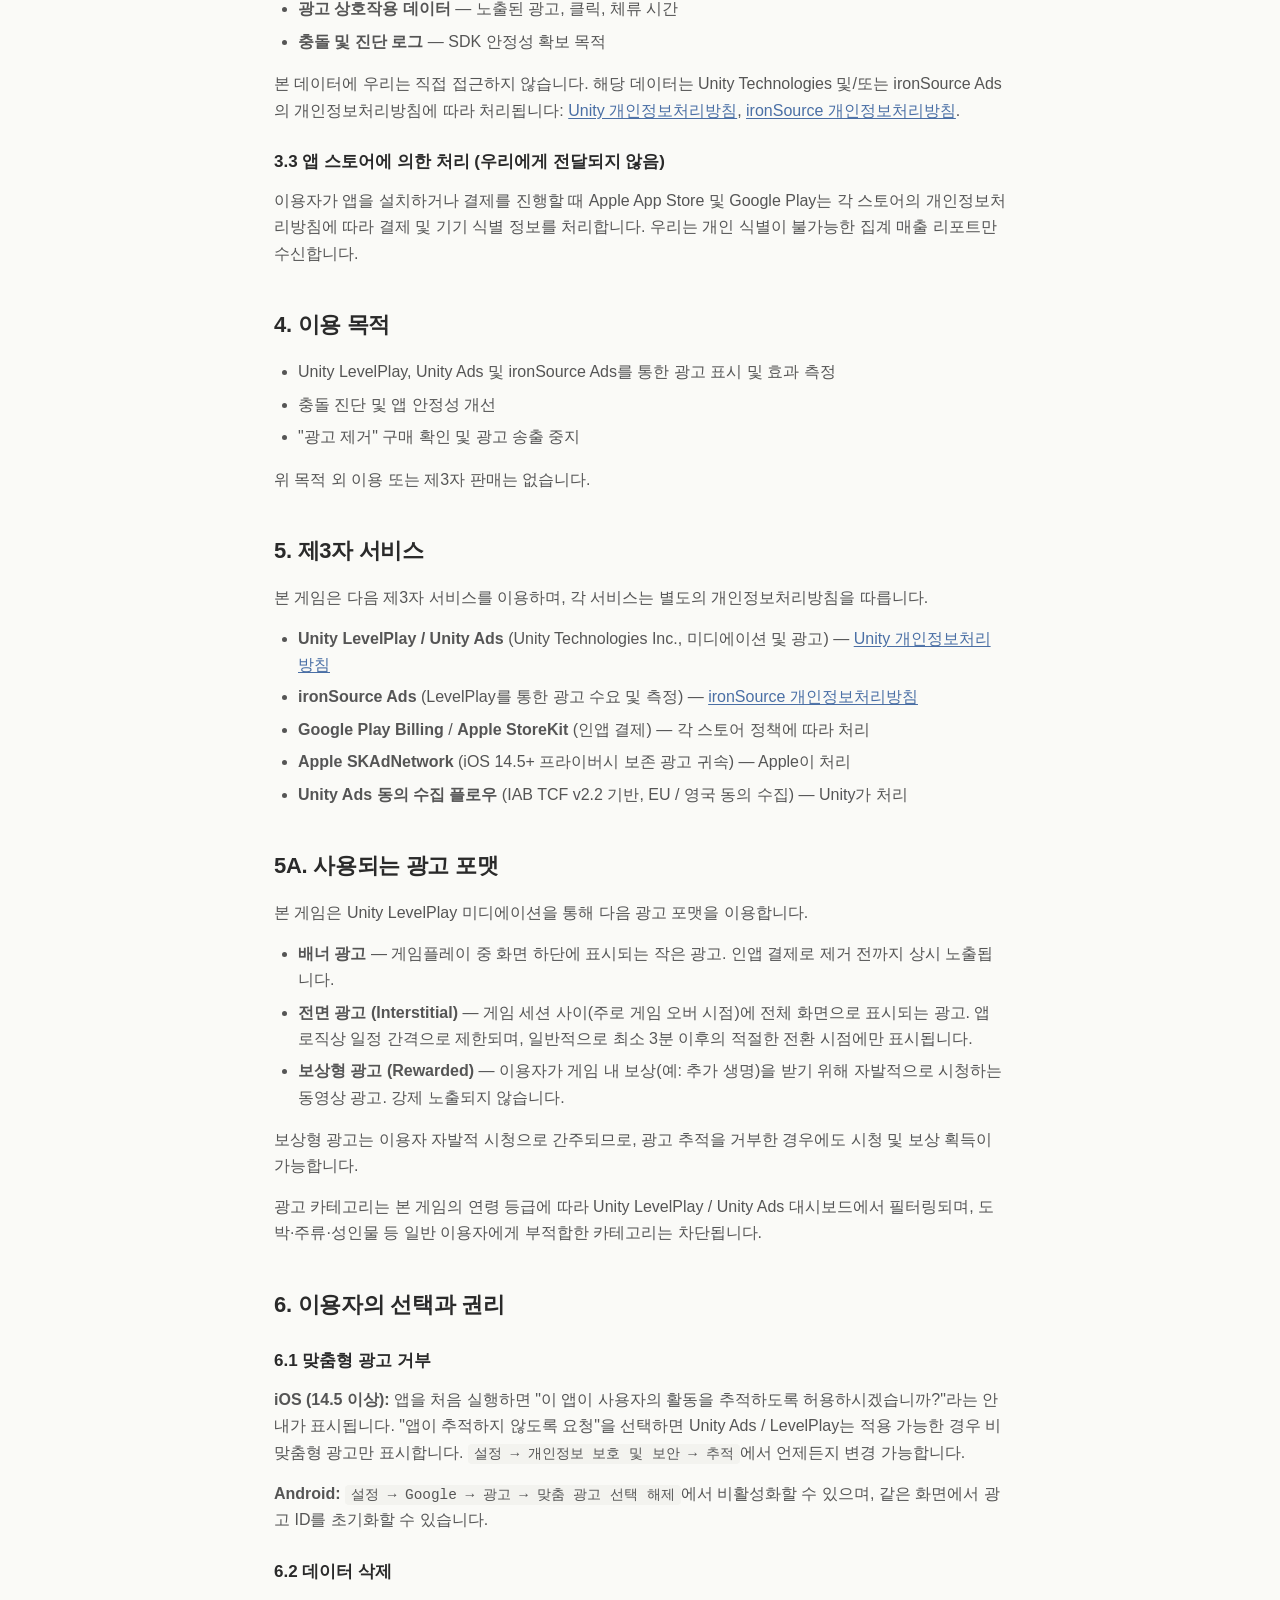
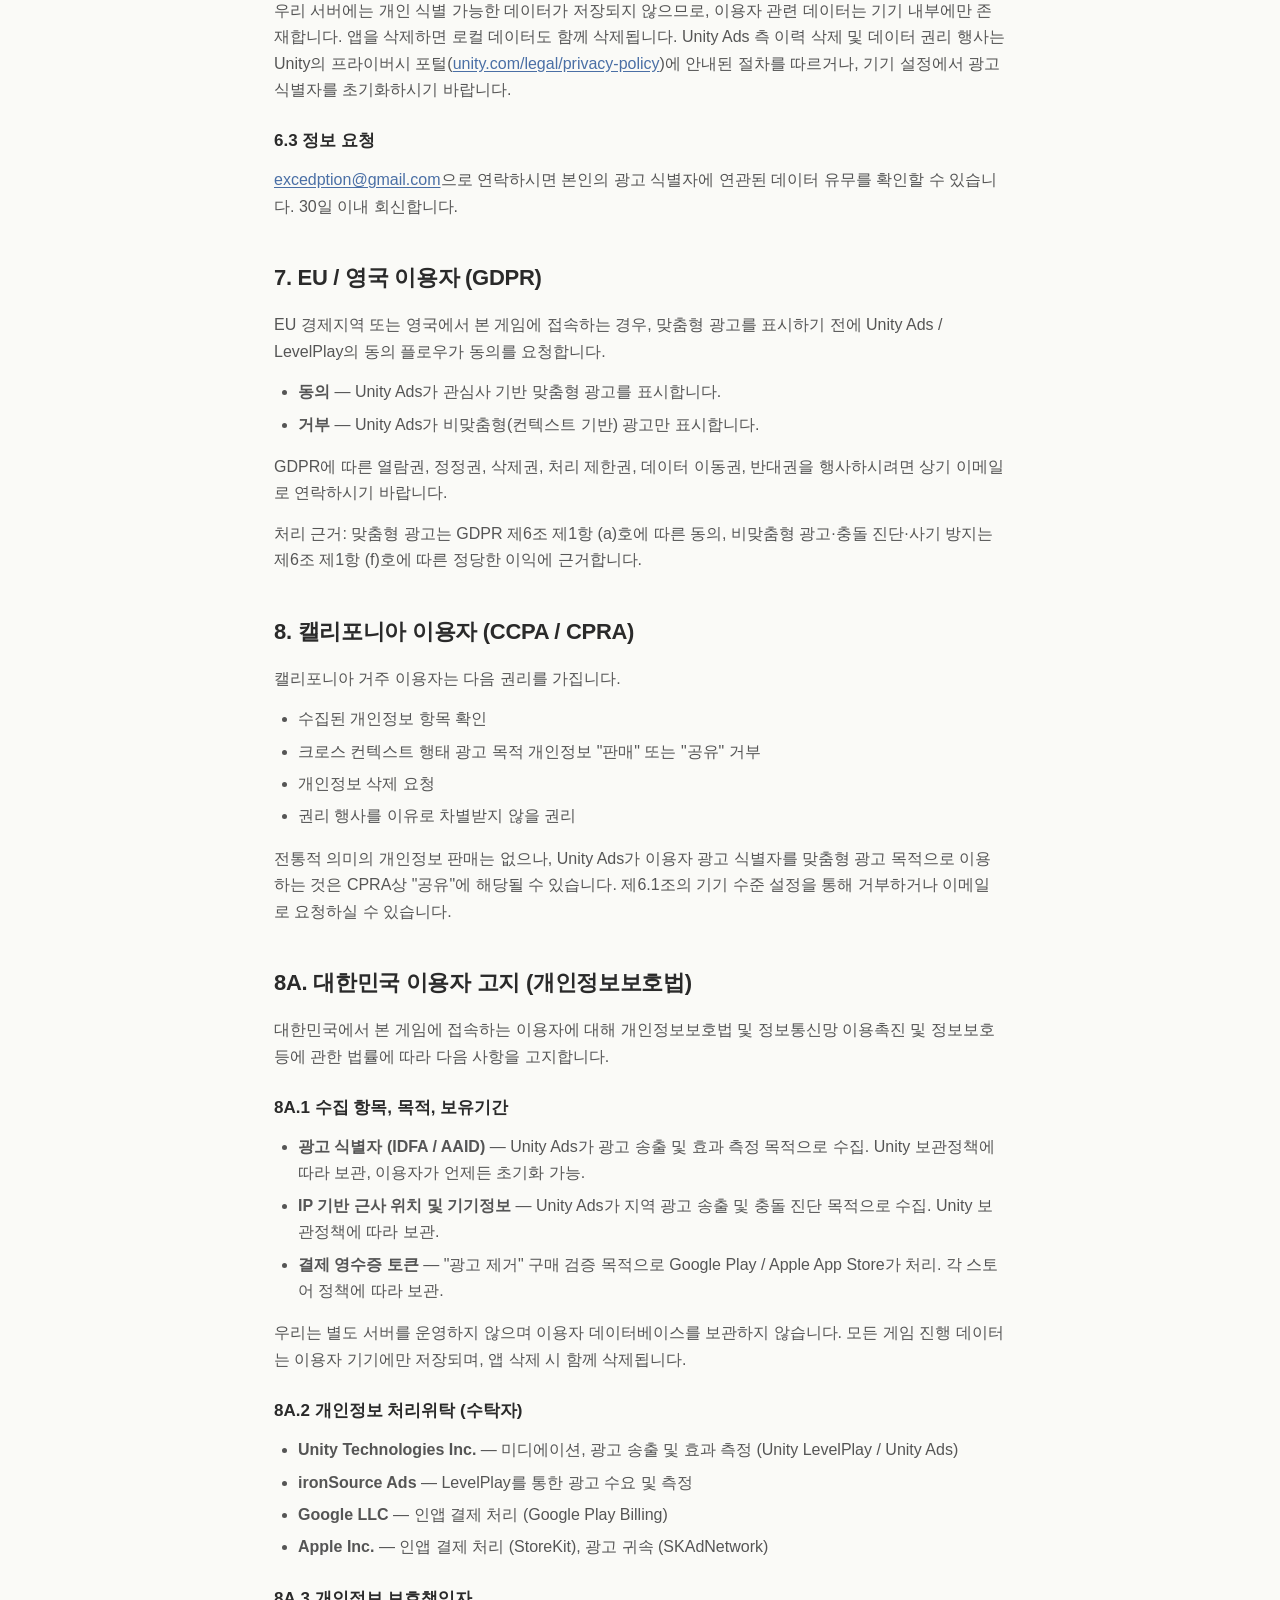
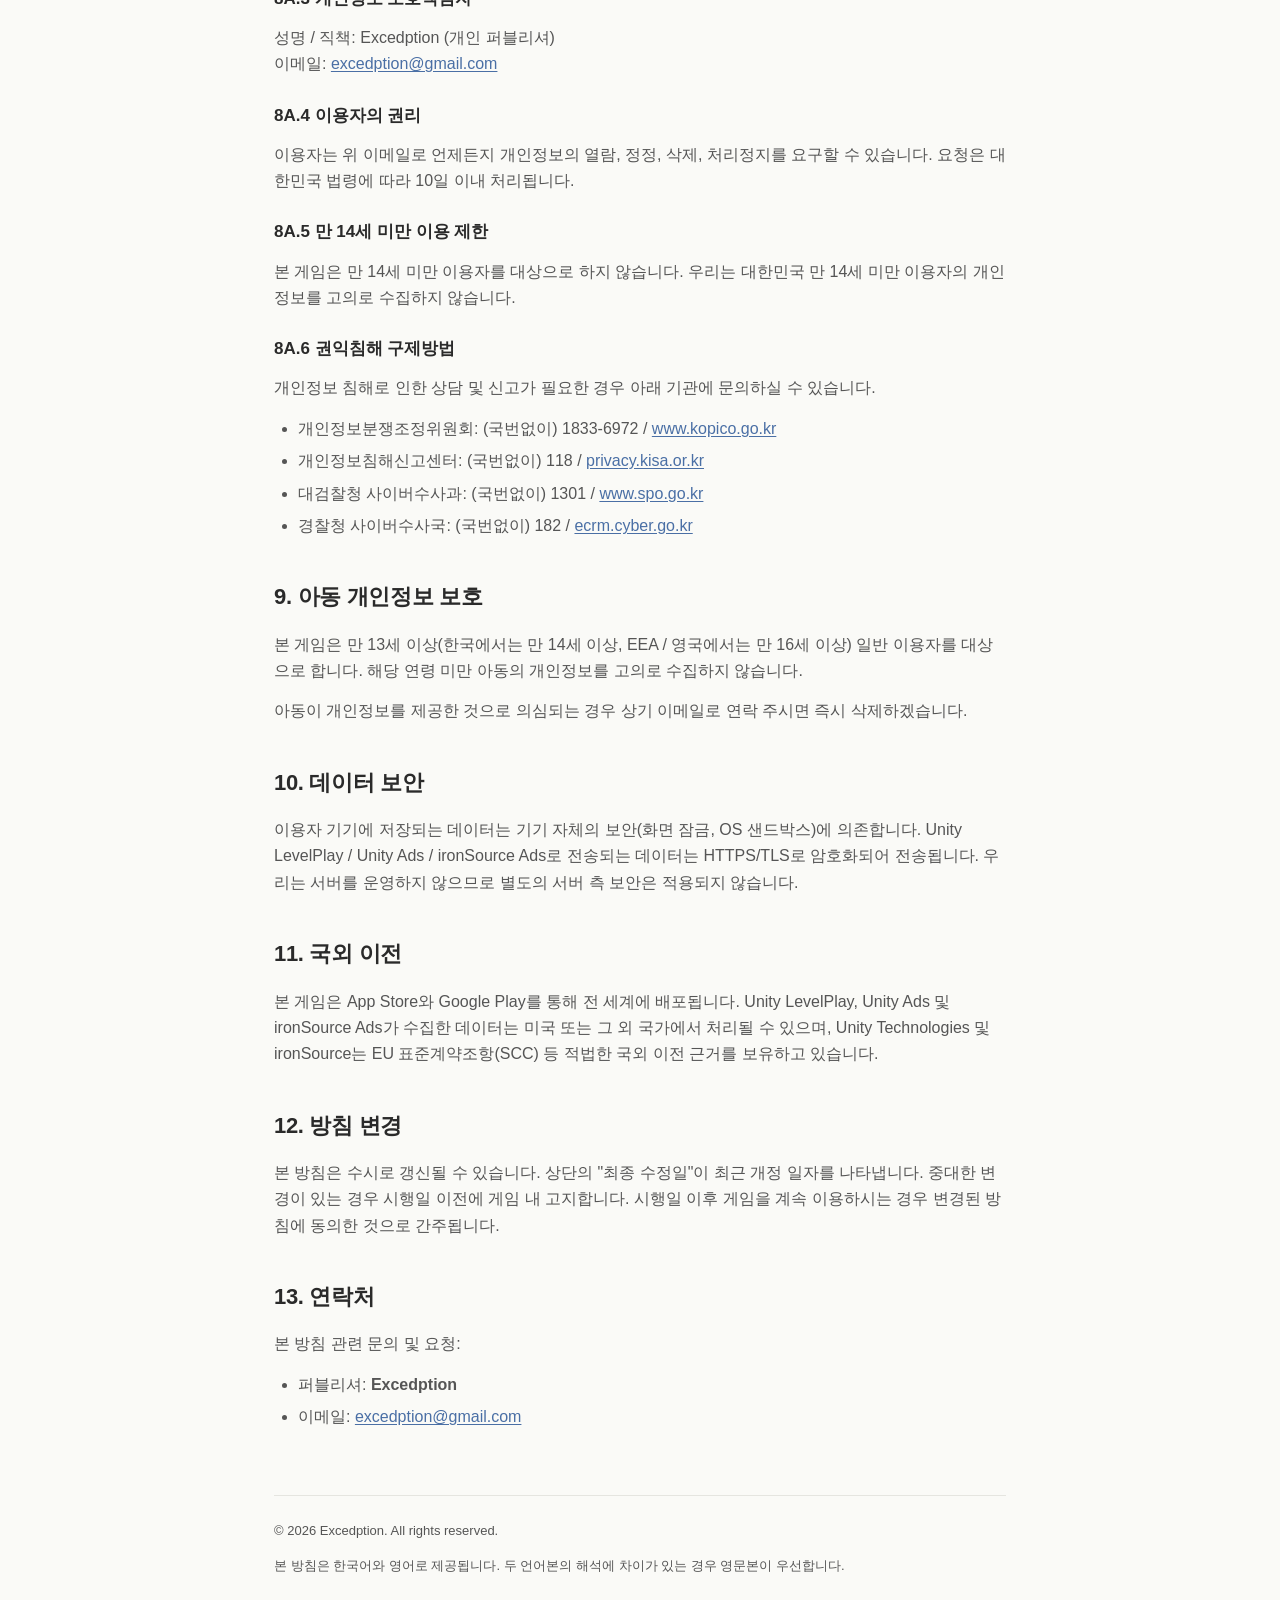
==== commit 480f31be: "Update privacy policy for LevelPlay mediation" ====
--- a/ko/index.html
+++ b/ko/index.html
@@ -33,7 +33,7 @@
     <li>이름, 이메일, 전화번호, 연락처, 사진, 위치 정보를 <strong>수집하지 않습니다</strong>.</li>
     <li>회원가입을 요구하지 <strong>않습니다</strong>.</li>
     <li>게임 진행 데이터(점수, 설정 등)는 <strong>이용자 기기 내부에만 저장</strong>됩니다.</li>
-    <li>광고는 <strong>Unity Ads</strong>(Unity Technologies Inc.)를 통해 표시되며, 익명 광고 식별자를 사용합니다.</li>
+    <li>광고는 <strong>Unity LevelPlay 미디에이션</strong>을 통해 표시되며, <strong>Unity Ads</strong> 및 <strong>ironSource Ads</strong>가 익명 광고 식별자를 사용하여 광고를 송출하고 측정할 수 있습니다.</li>
     <li>맞춤형 광고는 기기 설정에서 언제든지 비활성화할 수 있습니다.</li>
     <li>인앱 결제를 통해 "광고 제거"를 구매하면 광고 송출이 중단됩니다.</li>
   </ul>
@@ -52,7 +52,7 @@
   <p>본 데이터는 이용자 기기의 로컬 저장소에 기록되며, <strong>우리 서버로 전송되지 않습니다</strong>. 앱을 삭제하면 본 데이터도 함께 삭제됩니다.</p>
 
   <h3>3.2 제3자 서비스에 의한 수집</h3>
-  <p>광고가 표시되는 동안 Unity Ads가 다음 정보를 수집합니다.</p>
+  <p>광고가 표시되는 동안 Unity LevelPlay, Unity Ads 및 ironSource Ads가 다음 정보를 수집할 수 있습니다.</p>
   <ul>
     <li><strong>광고 식별자</strong> — iOS의 IDFA, Android의 AAID (이용자가 언제든지 초기화 가능)</li>
     <li><strong>근사 위치</strong> — IP 기반 (국가·지역 수준, 정밀 위치 아님)</li>
@@ -60,7 +60,7 @@
     <li><strong>광고 상호작용 데이터</strong> — 노출된 광고, 클릭, 체류 시간</li>
     <li><strong>충돌 및 진단 로그</strong> — SDK 안정성 확보 목적</li>
   </ul>
-  <p>본 데이터에 우리는 직접 접근하지 않습니다. 해당 데이터는 Unity Technologies의 개인정보처리방침에 따라 처리됩니다: <a href="https://unity.com/legal/privacy-policy" target="_blank" rel="noopener">unity.com/legal/privacy-policy</a>.</p>
+  <p>본 데이터에 우리는 직접 접근하지 않습니다. 해당 데이터는 Unity Technologies 및/또는 ironSource Ads의 개인정보처리방침에 따라 처리됩니다: <a href="https://unity.com/legal/privacy-policy" target="_blank" rel="noopener">Unity 개인정보처리방침</a>, <a href="https://www.is.com/privacy-policy/" target="_blank" rel="noopener">ironSource 개인정보처리방침</a>.</p>
 
   <h3>3.3 앱 스토어에 의한 처리 (우리에게 전달되지 않음)</h3>
   <p>이용자가 앱을 설치하거나 결제를 진행할 때 Apple App Store 및 Google Play는 각 스토어의 개인정보처리방침에 따라 결제 및 기기 식별 정보를 처리합니다. 우리는 개인 식별이 불가능한 집계 매출 리포트만 수신합니다.</p>
@@ -69,7 +69,7 @@
 <section>
   <h2>4. 이용 목적</h2>
   <ul>
-    <li>Unity Ads를 통한 광고 표시 및 효과 측정</li>
+    <li>Unity LevelPlay, Unity Ads 및 ironSource Ads를 통한 광고 표시 및 효과 측정</li>
     <li>충돌 진단 및 앱 안정성 개선</li>
     <li>"광고 제거" 구매 확인 및 광고 송출 중지</li>
   </ul>
@@ -80,7 +80,8 @@
   <h2>5. 제3자 서비스</h2>
   <p>본 게임은 다음 제3자 서비스를 이용하며, 각 서비스는 별도의 개인정보처리방침을 따릅니다.</p>
   <ul>
-    <li><strong>Unity Ads</strong> (Unity Technologies Inc., 광고) — <a href="https://unity.com/legal/privacy-policy" target="_blank" rel="noopener">Unity 개인정보처리방침</a></li>
+    <li><strong>Unity LevelPlay / Unity Ads</strong> (Unity Technologies Inc., 미디에이션 및 광고) — <a href="https://unity.com/legal/privacy-policy" target="_blank" rel="noopener">Unity 개인정보처리방침</a></li>
+    <li><strong>ironSource Ads</strong> (LevelPlay를 통한 광고 수요 및 측정) — <a href="https://www.is.com/privacy-policy/" target="_blank" rel="noopener">ironSource 개인정보처리방침</a></li>
     <li><strong>Google Play Billing</strong> / <strong>Apple StoreKit</strong> (인앱 결제) — 각 스토어 정책에 따라 처리</li>
     <li><strong>Apple SKAdNetwork</strong> (iOS 14.5+ 프라이버시 보존 광고 귀속) — Apple이 처리</li>
     <li><strong>Unity Ads 동의 수집 플로우</strong> (IAB TCF v2.2 기반, EU / 영국 동의 수집) — Unity가 처리</li>
@@ -89,21 +90,21 @@
 
 <section>
   <h2>5A. 사용되는 광고 포맷</h2>
-  <p>본 게임은 Unity Ads가 제공하는 다음 광고 포맷을 이용합니다.</p>
+  <p>본 게임은 Unity LevelPlay 미디에이션을 통해 다음 광고 포맷을 이용합니다.</p>
   <ul>
     <li><strong>배너 광고</strong> — 게임플레이 중 화면 하단에 표시되는 작은 광고. 인앱 결제로 제거 전까지 상시 노출됩니다.</li>
-    <li><strong>전면 광고 (Interstitial)</strong> — 게임 세션 사이(주로 게임 오버 시점)에 전체 화면으로 표시되는 광고. 60초당 1회 이하로 빈도가 제한됩니다.</li>
+    <li><strong>전면 광고 (Interstitial)</strong> — 게임 세션 사이(주로 게임 오버 시점)에 전체 화면으로 표시되는 광고. 앱 로직상 일정 간격으로 제한되며, 일반적으로 최소 3분 이후의 적절한 전환 시점에만 표시됩니다.</li>
     <li><strong>보상형 광고 (Rewarded)</strong> — 이용자가 게임 내 보상(예: 추가 생명)을 받기 위해 자발적으로 시청하는 동영상 광고. 강제 노출되지 않습니다.</li>
   </ul>
   <p>보상형 광고는 이용자 자발적 시청으로 간주되므로, 광고 추적을 거부한 경우에도 시청 및 보상 획득이 가능합니다.</p>
-  <p>광고 카테고리는 본 게임의 연령 등급에 따라 Unity Ads 대시보드에서 필터링되며, 도박·주류·성인물 등 일반 이용자에게 부적합한 카테고리는 차단됩니다.</p>
+  <p>광고 카테고리는 본 게임의 연령 등급에 따라 Unity LevelPlay / Unity Ads 대시보드에서 필터링되며, 도박·주류·성인물 등 일반 이용자에게 부적합한 카테고리는 차단됩니다.</p>
 </section>
 
 <section>
   <h2>6. 이용자의 선택과 권리</h2>
 
   <h3>6.1 맞춤형 광고 거부</h3>
-  <p><strong>iOS (14.5 이상):</strong> 앱을 처음 실행하면 "이 앱이 사용자의 활동을 추적하도록 허용하시겠습니까?"라는 안내가 표시됩니다. "앱이 추적하지 않도록 요청"을 선택하면 Unity Ads는 비맞춤형 광고만 표시합니다. <code>설정 → 개인정보 보호 및 보안 → 추적</code>에서 언제든지 변경 가능합니다.</p>
+  <p><strong>iOS (14.5 이상):</strong> 앱을 처음 실행하면 "이 앱이 사용자의 활동을 추적하도록 허용하시겠습니까?"라는 안내가 표시됩니다. "앱이 추적하지 않도록 요청"을 선택하면 Unity Ads / LevelPlay는 적용 가능한 경우 비맞춤형 광고만 표시합니다. <code>설정 → 개인정보 보호 및 보안 → 추적</code>에서 언제든지 변경 가능합니다.</p>
   <p><strong>Android:</strong> <code>설정 → Google → 광고 → 맞춤 광고 선택 해제</code>에서 비활성화할 수 있으며, 같은 화면에서 광고 ID를 초기화할 수 있습니다.</p>
 
   <h3>6.2 데이터 삭제</h3>
@@ -115,7 +116,7 @@
 
 <section>
   <h2>7. EU / 영국 이용자 (GDPR)</h2>
-  <p>EU 경제지역 또는 영국에서 본 게임에 접속하는 경우, 맞춤형 광고를 표시하기 전에 Unity Ads의 IAB TCF v2.2 기반 동의 플로우가 동의를 요청합니다.</p>
+  <p>EU 경제지역 또는 영국에서 본 게임에 접속하는 경우, 맞춤형 광고를 표시하기 전에 Unity Ads / LevelPlay의 동의 플로우가 동의를 요청합니다.</p>
   <ul>
     <li><strong>동의</strong> — Unity Ads가 관심사 기반 맞춤형 광고를 표시합니다.</li>
     <li><strong>거부</strong> — Unity Ads가 비맞춤형(컨텍스트 기반) 광고만 표시합니다.</li>
@@ -150,7 +151,8 @@
 
   <h3>8A.2 개인정보 처리위탁 (수탁자)</h3>
   <ul>
-    <li><strong>Unity Technologies Inc.</strong> — 광고 송출 및 효과 측정 (Unity Ads)</li>
+    <li><strong>Unity Technologies Inc.</strong> — 미디에이션, 광고 송출 및 효과 측정 (Unity LevelPlay / Unity Ads)</li>
+    <li><strong>ironSource Ads</strong> — LevelPlay를 통한 광고 수요 및 측정</li>
     <li><strong>Google LLC</strong> — 인앱 결제 처리 (Google Play Billing)</li>
     <li><strong>Apple Inc.</strong> — 인앱 결제 처리 (StoreKit), 광고 귀속 (SKAdNetwork)</li>
   </ul>
@@ -183,12 +185,12 @@
 
 <section>
   <h2>10. 데이터 보안</h2>
-  <p>이용자 기기에 저장되는 데이터는 기기 자체의 보안(화면 잠금, OS 샌드박스)에 의존합니다. Unity Ads로 전송되는 데이터는 HTTPS/TLS로 암호화되어 전송됩니다. 우리는 서버를 운영하지 않으므로 별도의 서버 측 보안은 적용되지 않습니다.</p>
+  <p>이용자 기기에 저장되는 데이터는 기기 자체의 보안(화면 잠금, OS 샌드박스)에 의존합니다. Unity LevelPlay / Unity Ads / ironSource Ads로 전송되는 데이터는 HTTPS/TLS로 암호화되어 전송됩니다. 우리는 서버를 운영하지 않으므로 별도의 서버 측 보안은 적용되지 않습니다.</p>
 </section>
 
 <section>
   <h2>11. 국외 이전</h2>
-  <p>본 게임은 App Store와 Google Play를 통해 전 세계에 배포됩니다. Unity Ads가 수집한 데이터는 미국 또는 그 외 국가에서 처리될 수 있으며, Unity Technologies는 EU 표준계약조항(SCC) 등 적법한 국외 이전 근거를 보유하고 있습니다.</p>
+  <p>본 게임은 App Store와 Google Play를 통해 전 세계에 배포됩니다. Unity LevelPlay, Unity Ads 및 ironSource Ads가 수집한 데이터는 미국 또는 그 외 국가에서 처리될 수 있으며, Unity Technologies 및 ironSource는 EU 표준계약조항(SCC) 등 적법한 국외 이전 근거를 보유하고 있습니다.</p>
 </section>
 
 <section>
